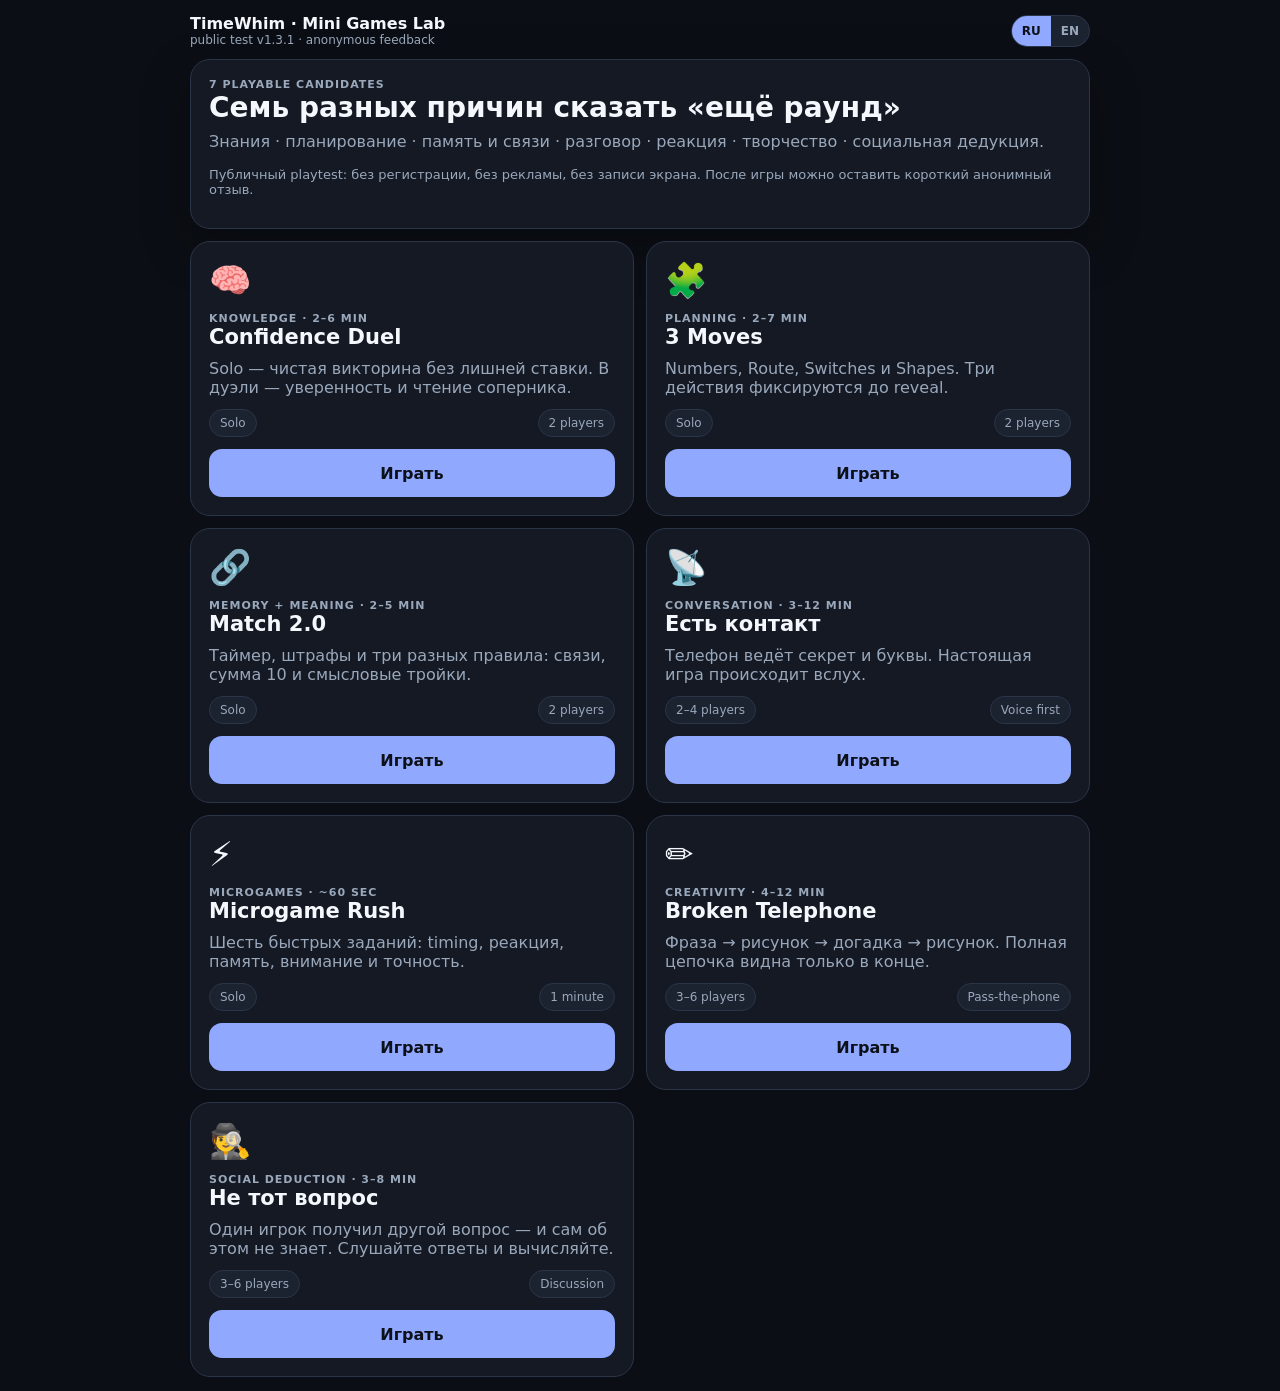
==== lab/index.html @ d2780784 "fix: refresh Contact clue after revealed letter" ====
<!doctype html>
<html lang="ru">
<head>
<meta charset="utf-8">
<meta name="viewport" content="width=device-width, initial-scale=1, viewport-fit=cover">
<title>TimeWhim Mini Games Lab v1.3</title>
<style>
:root{--bg:#0b0e14;--panel:#141924;--card:#1b2230;--card2:#20293a;--line:#2b3548;--text:#f4f7fb;--muted:#9aa8bb;--accent:#91a8ff;--good:#52d590;--bad:#ff7777;--warn:#ffd46f;--shadow:0 18px 50px rgba(0,0,0,.28)}
*{box-sizing:border-box}html,body{margin:0;min-height:100%;background:var(--bg);color:var(--text);font-family:Inter,ui-sans-serif,system-ui,-apple-system,Segoe UI,Roboto,Arial,sans-serif}
body{padding:14px;padding-bottom:max(14px,env(safe-area-inset-bottom))}button,input,textarea{font:inherit}.app{max-width:900px;margin:0 auto}
.topbar{display:flex;justify-content:space-between;align-items:center;gap:12px;margin-bottom:12px}.brand{font-weight:900}.version{color:var(--muted);font-size:12px}.topActions{display:flex;align-items:center;gap:8px}.langSwitch{display:flex;border:1px solid var(--line);border-radius:999px;overflow:hidden;background:var(--card)}.langSwitch a{color:var(--muted);text-decoration:none;padding:8px 10px;font-size:12px;font-weight:900}.langSwitch a.active{background:var(--accent);color:#0c1018}
.panel{background:var(--panel);border:1px solid var(--line);border-radius:20px;padding:18px;margin-bottom:12px;box-shadow:var(--shadow)}
.card{background:var(--card);border:1px solid var(--line);border-radius:17px;padding:15px}h1,h2,h3,p{margin-top:0}h1{font-size:28px;margin-bottom:8px}h2{font-size:21px;margin-bottom:10px}h3{font-size:17px;margin-bottom:8px}
.muted{color:var(--muted)}.small{font-size:13px}.kicker{text-transform:uppercase;letter-spacing:.09em;font-size:11px;color:var(--muted);font-weight:800}.hidden{display:none!important}.center{text-align:center}
.row{display:flex;align-items:center;justify-content:space-between;gap:10px;flex-wrap:wrap}.grid{display:grid;gap:10px}.g2{grid-template-columns:repeat(2,minmax(0,1fr))}.g3{grid-template-columns:repeat(3,minmax(0,1fr))}.g4{grid-template-columns:repeat(4,minmax(0,1fr))}
button{border:1px solid var(--line);background:var(--card);color:var(--text);border-radius:13px;min-height:48px;padding:10px 12px;cursor:pointer;text-align:left}button:hover{border-color:#536383}
button.primary{background:var(--accent);color:#0c1018;border-color:transparent;font-weight:900;text-align:center}button.secondary{text-align:center}button.ghost{background:transparent;text-align:center}button.active{outline:2px solid var(--accent);background:#27324b}button:disabled{opacity:.48;cursor:default}
.badge{display:inline-flex;align-items:center;gap:6px;border:1px solid var(--line);border-radius:999px;padding:6px 10px;background:var(--card);color:var(--muted);font-size:12px}
.gameCards{display:grid;grid-template-columns:repeat(2,minmax(0,1fr));gap:12px}.gameCard{background:var(--panel);border:1px solid var(--line);border-radius:20px;padding:18px;display:flex;flex-direction:column;gap:12px;min-height:250px}.gameCard .icon{font-size:34px}.gameCard p{color:var(--muted);margin-bottom:0}.gameCard button{margin-top:auto}
.score{font-size:19px;font-weight:900}.answer.selected{outline:2px solid var(--accent);background:#27324b}.resultGood{color:var(--good);font-weight:900}.resultBad{color:var(--bad);font-weight:900}.resultWarn{color:var(--warn);font-weight:900}
.big{font-size:30px;font-weight:950;letter-spacing:-.02em}.heroNumber{font-size:52px;font-weight:950;text-align:center;margin:10px 0}.ruleBox{border:1px solid var(--line);background:#11151d;border-radius:14px;padding:13px;margin-top:12px}.readBox{border:1px dashed #536383;background:#111722;border-radius:15px;padding:14px;margin-top:14px}
.progress{height:7px;background:#222938;border-radius:999px;overflow:hidden}.progress>div{height:100%;background:var(--accent);width:0%}.timerBig{font-size:42px;font-weight:950;text-align:center}.input,.textarea{width:100%;border-radius:12px;border:1px solid var(--line);background:var(--card2);color:var(--text);padding:11px 12px}.textarea{min-height:90px;resize:vertical}
.opGrid{display:grid;grid-template-columns:repeat(3,minmax(0,1fr));gap:9px}.op{font-weight:850;text-align:center;font-size:17px}.steps{display:flex;align-items:center;justify-content:center;gap:8px;flex-wrap:wrap;margin:16px 0}.stepBubble{min-width:58px;padding:10px;border:1px solid var(--line);border-radius:12px;text-align:center;background:var(--card)}.arrow{color:var(--muted);font-weight:900}
.routeGrid{display:grid;grid-template-columns:repeat(5,42px);grid-template-rows:repeat(5,42px);gap:4px;justify-content:center;margin:14px 0}.routeCell{border:1px solid var(--line);border-radius:8px;background:var(--card2);display:grid;place-items:center;font-size:20px}.routeCell.start{outline:2px solid var(--accent)}.routeCell.goal{outline:2px solid var(--good)}
.switches{display:flex;justify-content:center;gap:12px;margin:18px 0}.lamp{width:54px;height:54px;border-radius:50%;border:1px solid var(--line);background:#252b36}.lamp.on{background:var(--warn);box-shadow:0 0 18px rgba(255,212,111,.4)}
.shapeGrid{display:grid;grid-template-columns:repeat(2,58px);grid-template-rows:repeat(2,58px);gap:5px;justify-content:center;margin:14px 0}.shapeCell{border:1px solid var(--line);border-radius:9px;background:#252b36}.shapeCell.on{background:var(--accent)}
.matchGrid{display:grid;grid-template-columns:repeat(4,minmax(0,1fr));gap:9px;max-width:620px;margin:16px auto}.matchCard{aspect-ratio:1/1;display:grid;place-items:center;border-radius:16px;border:1px solid var(--line);background:var(--card2);font-size:20px;font-weight:900;cursor:pointer;user-select:none;padding:5px;text-align:center}.matchCard.down{font-size:24px;color:var(--muted)}.matchCard.open{outline:3px solid var(--accent)}.matchCard.matched{outline:3px solid var(--good);opacity:.42;cursor:default}
.microStage{min-height:330px;display:flex;flex-direction:column;align-items:center;justify-content:center;gap:18px}.microTarget{width:84px;height:84px;border-radius:50%;display:grid;place-items:center;background:var(--accent);color:#0b0e14;font-weight:950;user-select:none}.microPad{width:min(100%,520px);height:210px;border:1px solid var(--line);border-radius:18px;background:var(--card2);position:relative;overflow:hidden}.microDot{position:absolute;width:50px;height:50px;border-radius:50%;background:var(--accent);display:grid;place-items:center;color:#0b0e14;font-weight:900;transform:translate(-50%,-50%)}.microMarker{position:absolute;width:10px;height:78px;background:var(--warn);top:calc(50% - 39px)}.centerZone{position:absolute;width:44px;height:100%;left:calc(50% - 22px);top:0;background:rgba(82,213,144,.12);border-left:1px dashed var(--good);border-right:1px dashed var(--good)}
.holdBtn{width:180px;height:180px;border-radius:50%!important;text-align:center!important;font-weight:950!important;font-size:22px!important}.memoryGrid{display:grid;grid-template-columns:repeat(3,72px);gap:8px}.memoryCell{height:72px;border:1px solid var(--line);border-radius:12px;background:var(--card2)}
.canvasWrap{background:#fff;border-radius:16px;overflow:hidden;border:1px solid var(--line);touch-action:none}#btCanvas{display:block;width:100%;height:320px;background:#fff;touch-action:none}.chain{display:grid;gap:10px}.chainItem{background:var(--card);border:1px solid var(--line);border-radius:14px;padding:14px}.chainImage{width:100%;border-radius:12px;background:white}
.promptCard{min-height:170px;display:flex;align-items:center;justify-content:center;text-align:center;font-size:24px;font-weight:900;padding:20px;border:1px solid var(--line);background:var(--card2);border-radius:18px}.voteGrid{display:grid;grid-template-columns:repeat(3,minmax(0,1fr));gap:9px}
.prefix{font-size:54px;font-weight:950;letter-spacing:.08em;text-align:center;margin:12px 0}.secretMask{letter-spacing:.16em;font-size:28px;font-weight:900}.contactWord{font-size:38px;font-weight:950;text-align:center;margin:16px 0}.contactActions{display:grid;grid-template-columns:repeat(2,minmax(0,1fr));gap:9px}.countdown{font-size:48px;font-weight:950;text-align:center}
.statGrid{display:grid;grid-template-columns:repeat(3,minmax(0,1fr));gap:8px}.stat{background:var(--card);border:1px solid var(--line);border-radius:14px;padding:12px;text-align:center}.stat strong{display:block;font-size:22px}
@media(max-width:680px){.gameCards,.g2,.g3,.g4,.statGrid,.contactActions,.voteGrid{grid-template-columns:1fr}.matchGrid{grid-template-columns:repeat(4,minmax(0,1fr))}.opGrid{grid-template-columns:repeat(2,minmax(0,1fr))}.gameCard{min-height:auto}.panel{padding:15px}.heroNumber{font-size:44px}}

.feedbackOverlay{position:fixed;inset:0;z-index:1000;background:rgba(5,8,12,.78);display:grid;place-items:end center;padding:14px;backdrop-filter:blur(8px)}
.feedbackCard{width:min(100%,560px);background:var(--panel);border:1px solid var(--line);border-radius:22px;padding:18px;box-shadow:0 24px 80px rgba(0,0,0,.5)}
.feedbackScale{display:grid;grid-template-columns:repeat(5,minmax(0,1fr));gap:7px;margin:8px 0 14px}.feedbackScale.binary{grid-template-columns:repeat(2,minmax(0,1fr))}
.feedbackScale button{text-align:center;min-height:44px}.feedbackScale button.active{outline:2px solid var(--accent);background:#27324b}
.feedbackPrivacy{font-size:12px;color:var(--muted);line-height:1.4}.feedbackActions{display:grid;grid-template-columns:1fr 1fr;gap:8px;margin-top:12px}
@media(max-width:680px){.feedbackOverlay{place-items:end center}.feedbackCard{border-radius:20px}.feedbackActions{grid-template-columns:1fr}}

</style>
</head>
<body>
<div class="app">
<div class="topbar"><div><div class="brand">TimeWhim · Mini Games Lab</div><div class="version">public test v1.3.1 · anonymous feedback</div></div><div class="topActions"><div class="langSwitch"><a id="langRu" class="active" href="./">RU</a><a id="langEn" href="./en/">EN</a></div><button id="homeBtn" class="secondary hidden" style="width:auto;min-height:40px">← Все игры</button></div></div>

<section id="home">
<div class="panel"><div class="kicker">7 playable candidates</div><h1>Семь разных причин сказать «ещё раунд»</h1><p class="muted">Знания · планирование · память и связи · разговор · реакция · творчество · социальная дедукция.</p><p class="muted small">Публичный playtest: без регистрации, без рекламы, без записи экрана. После игры можно оставить короткий анонимный отзыв.</p></div>
<div class="gameCards">
<article class="gameCard"><div class="icon">🧠</div><div><div class="kicker">Knowledge · 2–6 min</div><h2>Confidence Duel</h2><p>Solo — чистая викторина без лишней ставки. В дуэли — уверенность и чтение соперника.</p></div><div class="row"><span class="badge">Solo</span><span class="badge">2 players</span></div><button class="primary launch" data-game="quiz">Играть</button></article>
<article class="gameCard"><div class="icon">🧩</div><div><div class="kicker">Planning · 2–7 min</div><h2>3 Moves</h2><p>Numbers, Route, Switches и Shapes. Три действия фиксируются до reveal.</p></div><div class="row"><span class="badge">Solo</span><span class="badge">2 players</span></div><button class="primary launch" data-game="moves">Играть</button></article>
<article class="gameCard"><div class="icon">🔗</div><div><div class="kicker">Memory + meaning · 2–5 min</div><h2>Match 2.0</h2><p>Таймер, штрафы и три разных правила: связи, сумма 10 и смысловые тройки.</p></div><div class="row"><span class="badge">Solo</span><span class="badge">2 players</span></div><button class="primary launch" data-game="match">Играть</button></article>
<article class="gameCard"><div class="icon">📡</div><div><div class="kicker">Conversation · 3–12 min</div><h2>Есть контакт</h2><p>Телефон ведёт секрет и буквы. Настоящая игра происходит вслух.</p></div><div class="row"><span class="badge">2–4 players</span><span class="badge">Voice first</span></div><button class="primary launch" data-game="contact">Играть</button></article>
<article class="gameCard"><div class="icon">⚡</div><div><div class="kicker">Microgames · ~60 sec</div><h2>Microgame Rush</h2><p>Шесть быстрых заданий: timing, реакция, память, внимание и точность.</p></div><div class="row"><span class="badge">Solo</span><span class="badge">1 minute</span></div><button class="primary launch" data-game="rush">Играть</button></article>
<article class="gameCard"><div class="icon">✏️</div><div><div class="kicker">Creativity · 4–12 min</div><h2>Broken Telephone</h2><p>Фраза → рисунок → догадка → рисунок. Полная цепочка видна только в конце.</p></div><div class="row"><span class="badge">3–6 players</span><span class="badge">Pass-the-phone</span></div><button class="primary launch" data-game="telephone">Играть</button></article>
<article class="gameCard"><div class="icon">🕵️</div><div><div class="kicker">Social deduction · 3–8 min</div><h2>Не тот вопрос</h2><p>Один игрок получил другой вопрос — и сам об этом не знает. Слушайте ответы и вычисляйте.</p></div><div class="row"><span class="badge">3–6 players</span><span class="badge">Discussion</span></div><button class="primary launch" data-game="wrong">Играть</button></article>
</div></section>

<!-- QUIZ -->
<section id="quiz" class="hidden">
<div id="quizSetup" class="panel"><div class="kicker">Confidence Duel</div><h1>Знаешь сам — и читаешь соперника?</h1><p class="muted">В Solo никаких ставок: ответ → reveal → факт. В Duel добавляются уверенность и прогноз о сопернике.</p>
<h3>Режим</h3><div class="grid g2" id="quizModes"><button data-v="solo" class="active">👤 Solo</button><button data-v="duel">👥 Duel</button></div>
<h3 style="margin-top:16px">Колода</h3><div class="grid g3" id="quizDecks"><button data-v="mix" class="active">🎲 Микс</button><button data-v="school">🏫 Школьная</button><button data-v="general">🌍 Эрудиция</button></div>
<div class="ruleBox muted small">В Duel: Сомневаюсь +1/0 · Уверен +2/−1 · Знаю +3/−2. Точный прогноз о сопернике +1. Финальный вопрос удваивает только ставку за свой ответ.</div><button id="quizStart" class="primary" style="margin-top:14px">Начать 5 вопросов</button></div>
<div id="quizGame" class="hidden"><div class="panel"><div class="row"><div><div id="qProg" class="muted small"></div><span id="qCat" class="badge"></span> <span id="qKind" class="badge"></span></div><div id="qScore" class="score"></div></div></div>
<div id="qFinal" class="panel center hidden"><div class="kicker">Финал</div><strong>Ставка за свой ответ ×2</strong></div>
<div id="qQuestionPanel" class="panel"><div class="row"><span id="qTurn" class="muted"></span><span id="qDiff" class="badge"></span></div><h2 id="qText" style="margin-top:12px"></h2><div id="qAnswers" class="grid g2"></div>
<div id="qConf" class="hidden" style="margin-top:16px"><div class="kicker">Ставка</div><h3>Насколько уверен?</h3><div class="grid g3"><button data-c="low">🤔 Сомневаюсь</button><button data-c="mid">🙂 Уверен</button><button data-c="high">😎 Знаю</button></div></div>
<div id="qPredict" class="readBox hidden"><div class="kicker">Прочитай соперника</div><h3 id="qPredictText"></h3><div class="grid g2"><button data-p="yes">👍 Справится</button><button data-p="no">👀 Ошибётся</button></div></div></div>
<div id="qPass" class="panel center hidden"><div class="big">🔒</div><h2>Ход сохранён</h2><p class="muted">Передай телефон.</p><button id="qPassBtn" class="primary"></button></div>
<div id="qReveal" class="hidden"><div class="panel"><div class="kicker">Reveal</div><div id="qCorrect" class="big"></div><p id="qFact" class="muted"></p></div><div id="qRevealCards" class="grid g2"></div><div class="panel"><button id="qNext" class="primary"></button></div></div></div>
<div id="quizEnd" class="hidden"><div class="panel center"><div class="kicker">Результат</div><h1 id="qWinner"></h1><div id="qFinalScore" class="score"></div></div><div id="qSummary" class="panel"></div><button class="primary replay" data-game="quiz">Ещё раунд</button></div>
</section>

<!-- 3 MOVES -->
<section id="moves" class="hidden">
<div id="movesSetup" class="panel"><div class="kicker">3 Moves</div><h1>Три действия. Потом только смотреть.</h1><p class="muted">В серии перемешаны Numbers, Route, Switches и Shapes.</p><div class="grid g2" id="movesModes"><button data-v="solo" class="active">👤 Solo</button><button data-v="duel">👥 Duel</button></div><button id="movesStart" class="primary" style="margin-top:14px">Начать 5 задач</button></div>
<div id="movesGame" class="hidden"><div class="panel"><div class="row"><div id="mProg" class="muted"></div><div id="mScore" class="score"></div></div></div>
<div id="mPuzzle" class="panel"><div class="row"><span id="mTurn" class="muted"></span><span id="mKind" class="badge"></span></div><p id="mHint" class="muted small" style="margin-top:10px"></p>
<div id="mVisual"></div><div id="mChosen" class="steps"></div><div id="mOps" class="opGrid"></div><div class="grid g2" style="margin-top:12px"><button id="mUndo" class="secondary">↶ Отменить</button><button id="mReset" class="secondary">Сбросить</button></div></div>
<div id="mPass" class="panel center hidden"><div class="big">🔒</div><h2>Путь сохранён</h2><p class="muted">Второй игрок решает ту же задачу.</p><button id="mPassBtn" class="primary"></button></div>
<div id="mReveal" class="hidden"><div class="panel"><div class="kicker">Reveal</div><div id="mSolution"></div><p id="mNote" class="muted"></p></div><div id="mPlayersReveal" class="grid g2"></div><div class="panel"><button id="mNext" class="primary"></button></div></div></div>
<div id="movesEnd" class="hidden"><div class="panel center"><div class="kicker">Серия завершена</div><h1 id="mWinner"></h1><div id="mFinalScore" class="score"></div></div><div id="mSummary" class="panel"></div><button class="primary replay" data-game="moves">Ещё серия</button></div>
</section>

<!-- MATCH -->
<section id="match" class="hidden">
<div id="matchSetup" class="panel"><div class="kicker">Match 2.0</div><h1>Помни поле. Пойми правило. Не промахнись.</h1><p class="muted">Три поля с разной логикой. Промах отнимает 2 секунды.</p><div class="grid g2" id="matchModes"><button data-v="solo" class="active">👤 Solo</button><button data-v="duel">👥 Duel</button></div><button id="matchStart" class="primary" style="margin-top:14px">Начать 3 поля</button></div>
<div id="matchGame" class="hidden"><div class="panel"><div class="row"><div><div id="mtProg" class="muted small"></div><span id="mtTypeBadge" class="badge"></span> <span id="mtTurn" class="badge"></span></div><div><div id="mtScore" class="score"></div><div id="mtTime" class="muted small" style="text-align:right"></div></div></div><div class="progress" style="margin-top:10px"><div id="mtTimerBar"></div></div></div>
<div class="panel center"><div id="mtRule" class="big"></div><p id="mtStatus" class="muted"></p><div id="mtGrid" class="matchGrid"></div></div></div>
<div id="matchEnd" class="hidden"><div class="panel center"><div class="kicker">Финиш</div><h1 id="mtWinner"></h1><div id="mtFinalScore" class="score"></div></div><div id="mtSummary" class="panel"></div><button class="primary replay" data-game="match">Ещё серия</button></div>
</section>

<!-- CONTACT -->
<section id="contact" class="hidden">
<div id="contactSetup" class="panel"><div class="kicker">Есть контакт</div><h1>Телефон ведёт. Вы разговариваете.</h1><p class="muted">Наводчик получает слово, остальные пытаются синхронно его распознать.</p>
<h3>Игроки</h3><div class="grid g3" id="contactPlayers"><button data-v="2" class="active">2</button><button data-v="3">3</button><button data-v="4">4</button></div>
<h3 style="margin-top:16px">Сессия</h3><div class="grid g2" id="contactLength"><button data-v="quick" class="active">⚡ Quick · 1 секрет</button><button data-v="classic">🎙️ Classic · 3 секрета</button></div>
<button id="contactStart" class="primary" style="margin-top:14px">Начать</button></div>
<div id="contactGame" class="hidden"><div class="panel"><div class="row"><div><div id="cProg" class="muted small"></div><span id="cClueBadge" class="badge"></span></div><div id="cScore" class="score"></div></div><div id="cPrefix" class="prefix"></div><div id="cMask" class="secretMask center"></div></div>
<div id="cPrivate" class="panel center"><div class="big">🙈</div><h2 id="cPrivateTitle"></h2><p class="muted">Остальные не смотрят.</p><button id="cShowWord" class="primary">Показать слово</button><div id="cWordBox" class="hidden"><div class="contactWord" id="cCandidate"></div><p class="muted">Объясни слово, не называя его и однокоренные.</p><button id="cHideWord" class="primary">Скрыть и начать подсказку</button></div></div>
<div id="cShared" class="panel hidden"><div class="center"><div class="kicker">Слушайте подсказку</div><h2 id="cSharedTitle"></h2></div><div class="contactActions"><button id="cContactBtn" class="primary">📡 Есть контакт!</button><button id="cNoContact" class="secondary">Никто не понял</button></div><div class="ruleBox"><strong>Думаете, знаете секрет?</strong><div class="row" style="margin-top:8px;align-items:stretch"><input id="cGuessInput" class="input" placeholder="Секретное слово"><button id="cGuessBtn" class="secondary" style="width:auto">Проверить</button></div><div id="cGuessMsg" class="muted small" style="margin-top:8px"></div><button id="cHintBtn" class="ghost" style="margin-top:8px">Открыть букву</button></div></div>
<div id="cCheck" class="panel center hidden"><div class="kicker">Контакт</div><div id="cCount" class="countdown">3</div><h2>На ноль оба называют слово</h2><div id="cCheckResult" class="hidden"><p class="muted">Слово наводчика:</p><div id="cRevealCandidate" class="contactWord"></div><p>Совпало?</p><div class="grid g2"><button id="cYes" class="primary">Да</button><button id="cNo" class="secondary">Нет</button></div></div></div>
<div id="cRoundEnd" class="panel center hidden"><div class="kicker">Секрет раскрыт</div><h1 id="cSecretReveal"></h1><button id="cNext" class="primary"></button></div></div>
<div id="contactEnd" class="hidden"><div class="panel center"><div class="kicker">Серия завершена</div><h1>Контакт установлен</h1><div id="cFinalScore" class="score"></div></div><div id="cSummary" class="panel"></div><button class="primary replay" data-game="contact">Ещё раз</button></div>
</section>

<!-- MICROGAME RUSH -->
<section id="rush" class="hidden">
<div id="rushSetup" class="panel"><div class="kicker">Microgame Rush</div><h1>6 задач. Почти без пауз.</h1><p class="muted">Правило каждой задачи — одна строка. После результата сразу следующая.</p><button id="rushStart" class="primary">Начать Rush</button></div>
<div id="rushGame" class="hidden"><div class="panel"><div class="row"><div id="rProg" class="muted"></div><div id="rScore" class="score"></div></div><div class="progress" style="margin-top:10px"><div id="rProgressBar"></div></div></div><div id="rStage" class="panel microStage"></div></div>
<div id="rushEnd" class="hidden"><div class="panel center"><div class="kicker">60-ish seconds later</div><h1 id="rTitle"></h1><div id="rFinalScore" class="score"></div></div><div id="rSummary" class="panel"></div><button class="primary replay" data-game="rush">Ещё Rush</button></div>
</section>

<!-- BROKEN TELEPHONE -->
<section id="telephone" class="hidden">
<div id="telephoneSetup" class="panel"><div class="kicker">Broken Telephone</div><h1>Не показывай прошлый экран</h1><p class="muted">Фразу видит только первый игрок. Дальше чередуются рисунок и догадка.</p><h3>Игроки</h3><div class="grid g4" id="btPlayers"><button data-v="3" class="active">3</button><button data-v="4">4</button><button data-v="5">5</button><button data-v="6">6</button></div><h3 style="margin-top:16px">Фразы</h3><div class="grid g3" id="btTheme"><button data-v="normal" class="active">🙂 Обычные</button><button data-v="weird">🤪 Странные</button><button data-v="travel">✈️ Путешествия</button></div><button id="btStart" class="primary" style="margin-top:14px">Начать цепочку</button></div>
<div id="btGame" class="hidden"><div class="panel"><div class="row"><div id="btProg" class="muted"></div><span id="btPlayerBadge" class="badge"></span></div></div>
<div id="btPrivate" class="panel center hidden"><div class="big">🙈</div><h2 id="btPrivateTitle"></h2><p class="muted">Остальные отвернулись?</p><button id="btRevealPrivate" class="primary">Показать мне</button></div>
<div id="btDraw" class="panel hidden"><h2 id="btDrawTitle"></h2><p id="btDrawSource" class="muted"></p><div class="canvasWrap"><canvas id="btCanvas" width="760" height="320"></canvas></div><div class="grid g3" style="margin-top:10px"><button id="btUndo" class="secondary">↶ Undo</button><button id="btClear" class="secondary">Очистить</button><button id="btSubmitDraw" class="primary">Готово</button></div></div>
<div id="btGuess" class="panel hidden"><h2 id="btGuessTitle"></h2><p class="muted">Опиши, что изображено. Следующий игрок увидит только твою фразу.</p><img id="btGuessImage" class="chainImage" alt="Предыдущий рисунок"><textarea id="btGuessInput" class="textarea" maxlength="100" placeholder="Например: кот с чемоданом..."></textarea><button id="btSubmitGuess" class="primary" style="margin-top:10px">Готово</button></div>
<div id="btPass" class="panel center hidden"><div class="big">🔒</div><h2>Ход сохранён</h2><p id="btPassText" class="muted"></p><button id="btPassBtn" class="primary"></button></div></div>
<div id="telephoneEnd" class="hidden"><div class="panel"><div class="kicker">Большой reveal</div><h1>Во что превратилась история?</h1><div id="btChain" class="chain"></div></div><button class="primary replay" data-game="telephone">Ещё цепочку</button></div>
</section>

<!-- WRONG QUESTION -->
<section id="wrong" class="hidden">
<div id="wrongSetup" class="panel"><div class="kicker">Не тот вопрос</div><h1>Один вопрос отличается. Но кто его получил?</h1><p class="muted">Каждый читает свой вопрос тайно. Потом все отвечают вслух и обсуждают.</p><h3>Игроки</h3><div class="grid g4" id="wPlayers"><button data-v="3" class="active">3</button><button data-v="4">4</button><button data-v="5">5</button><button data-v="6">6</button></div><button id="wStart" class="primary" style="margin-top:14px">Начать 3 раунда</button></div>
<div id="wrongGame" class="hidden"><div class="panel"><div class="row"><div id="wProg" class="muted"></div><div id="wScore" class="score"></div></div></div>
<div id="wPrivate" class="panel center"><div class="big">🙈</div><h2 id="wPrivateTitle"></h2><p class="muted">Только этот игрок смотрит на экран.</p><button id="wRevealBtn" class="primary">Показать мой вопрос</button><div id="wPromptWrap" class="hidden"><div id="wPrompt" class="promptCard"></div><button id="wHideBtn" class="primary" style="margin-top:12px">Запомнил</button></div></div>
<div id="wDiscuss" class="panel center hidden"><div class="kicker">Теперь вслух</div><h2>Каждый отвечает на свой вопрос</h2><p class="muted">Обсудите ответы. Кто звучит странно?</p><div id="wDiscussTimer" class="timerBig">30</div><button id="wVoteNow" class="primary">Голосовать сейчас</button></div>
<div id="wVote" class="panel hidden"><h2>Кто получил другой вопрос?</h2><div id="wVoteGrid" class="voteGrid"></div></div>
<div id="wReveal" class="panel hidden"><div class="kicker">Reveal</div><h2 id="wRevealTitle"></h2><div class="grid g2"><div class="card"><div class="muted small">Большинство</div><strong id="wMainQ"></strong></div><div class="card"><div class="muted small">Другой вопрос</div><strong id="wOddQ"></strong></div></div><p id="wRevealNote" class="muted" style="margin-top:12px"></p><button id="wNext" class="primary"></button></div></div>
<div id="wrongEnd" class="hidden"><div class="panel center"><div class="kicker">Итог</div><h1 id="wEndTitle"></h1><div id="wEndScore" class="score"></div></div><div id="wSummary" class="panel"></div><button class="primary replay" data-game="wrong">Ещё 3 раунда</button></div>
</section>
</div>


<div id="feedbackModal" class="feedbackOverlay hidden" aria-modal="true" role="dialog">
  <div class="feedbackCard">
    <div class="kicker">Анонимный тест</div>
    <h2 id="feedbackTitle">Как тебе эта игра?</h2>
    <p class="muted small">Три быстрых ответа помогут решить, что оставить в TimeWhim.</p>

    <div class="small"><strong>Насколько всё было понятно?</strong></div>
    <div class="feedbackScale" data-field="clarity">
      <button data-value="1">1</button><button data-value="2">2</button><button data-value="3">3</button><button data-value="4">4</button><button data-value="5">5</button>
    </div>

    <div class="small"><strong>Насколько было интересно?</strong></div>
    <div class="feedbackScale" data-field="interest">
      <button data-value="1">1</button><button data-value="2">2</button><button data-value="3">3</button><button data-value="4">4</button><button data-value="5">5</button>
    </div>

    <div class="small"><strong>Сыграл(а) бы ещё раунд?</strong></div>
    <div class="feedbackScale binary" data-field="replay">
      <button data-value="yes">Да</button><button data-value="no">Нет</button>
    </div>

    <textarea id="feedbackComment" class="textarea" maxlength="600" placeholder="Что раздражало, было непонятно или особенно понравилось? (необязательно)"></textarea>
    <p class="feedbackPrivacy">Без имени и email. IP-адреса в проекте анонимизируются, запись экрана отключена. Не указывайте личные данные в комментарии.</p>
    <div class="feedbackActions">
      <button id="feedbackSkip" class="ghost">Пропустить</button>
      <button id="feedbackSend" class="primary" disabled>Отправить</button>
    </div>
  </div>
</div>

<script>
(()=>{
const $=s=>document.querySelector(s), $$=s=>[...document.querySelectorAll(s)];
const games=['quiz','moves','match','contact','rush','telephone','wrong'];

const PH_TOKEN='phc_pw7bhR56gQyPRYrs42S5xxtvMpn98aEFPqbZvzFeYuGw';
const PH_HOST='https://us.i.posthog.com';
let analyticsGame=null,analyticsStartedAt=0,analyticsCompleted=false,feedbackGame=null;
let feedbackState={clarity:null,interest:null,replay:null};
function anonId(){
  try{
    let id=sessionStorage.getItem('tw_anon_session');
    if(!id){id=(crypto.randomUUID?crypto.randomUUID():'tw_'+Date.now().toString(36)+'_'+Math.random().toString(36).slice(2));sessionStorage.setItem('tw_anon_session',id)}
    return id;
  }catch(e){return 'tw_'+Date.now().toString(36)+'_'+Math.random().toString(36).slice(2)}
}
function attribution(){
  try{
    const key='tw_attribution';
    const saved=sessionStorage.getItem(key);
    if(saved)return JSON.parse(saved);
    const q=new URLSearchParams(location.search);
    const a={
      utm_source:q.get('utm_source')||null,
      utm_medium:q.get('utm_medium')||null,
      utm_campaign:q.get('utm_campaign')||null,
      utm_content:q.get('utm_content')||null,
      utm_term:q.get('utm_term')||null,
      referrer_host:document.referrer?new URL(document.referrer).hostname:null,
      entry_path:location.pathname
    };
    sessionStorage.setItem(key,JSON.stringify(a));
    return a;
  }catch(e){return{}}
}
const TW_ATTR=attribution();
function phCapture(event,properties){
  const body={api_key:PH_TOKEN,event:event,properties:Object.assign({distinct_id:anonId(),'$process_person_profile':false,prototype_version:'1.3.1-feedback'},TW_ATTR,properties||{})};
  try{return fetch(PH_HOST+'/i/v0/e/',{method:'POST',headers:{'Content-Type':'application/json'},body:JSON.stringify(body),keepalive:true,credentials:'omit'}).catch(()=>{})}catch(e){}
}
function analyticsStart(game,props){
  analyticsGame=game;analyticsStartedAt=Date.now();analyticsCompleted=false;
  phCapture('game_started',Object.assign({game:game},props||{}));
}
function analyticsComplete(game,props){
  if(analyticsGame===game&&analyticsCompleted)return;
  analyticsGame=game;analyticsCompleted=true;
  const duration=analyticsStartedAt?Math.round((Date.now()-analyticsStartedAt)/1000):null;
  phCapture('game_completed',Object.assign({game:game,duration_sec:duration},props||{}));
  later(()=>openFeedback(game),450);
}
function analyticsAbandon(reason){
  if(!analyticsGame||analyticsCompleted)return;
  const duration=analyticsStartedAt?Math.round((Date.now()-analyticsStartedAt)/1000):null;
  phCapture('game_abandoned',{game:analyticsGame,duration_sec:duration,reason:reason||'unknown'});
  analyticsGame=null;analyticsStartedAt=0;analyticsCompleted=false;
}
function scrubComment(v){
  return (v||'').trim().slice(0,600)
    .replace(/[A-Z0-9._%+-]+@[A-Z0-9.-]+\.[A-Z]{2,}/gi,'[email removed]')
    .replace(/\+?\d[\d\s().-]{7,}\d/g,'[phone removed]');
}
function openFeedback(game){
  feedbackGame=game;feedbackState={clarity:null,interest:null,replay:null};
  document.querySelectorAll('.feedbackScale button').forEach(b=>b.classList.remove('active'));
  $('#feedbackComment').value='';
  $('#feedbackSend').disabled=true;
  $('#feedbackTitle').textContent='Как тебе «'+({quiz:'Confidence Duel',moves:'3 Moves',match:'Match 2.0',contact:'Есть контакт',rush:'Microgame Rush',telephone:'Broken Telephone',wrong:'Не тот вопрос'}[game]||game)+'»?';
  $('#feedbackModal').classList.remove('hidden');
}
function closeFeedback(){$('#feedbackModal').classList.add('hidden');feedbackGame=null}
document.querySelectorAll('.feedbackScale button').forEach(b=>b.onclick=()=>{
  const box=b.closest('.feedbackScale'),field=box.dataset.field;
  feedbackState[field]=b.dataset.value;
  box.querySelectorAll('button').forEach(x=>x.classList.toggle('active',x===b));
  $('#feedbackSend').disabled=!(feedbackState.clarity&&feedbackState.interest&&feedbackState.replay);
});
$('#feedbackSkip').onclick=()=>{if(feedbackGame)phCapture('feedback_skipped',{game:feedbackGame});closeFeedback()};
$('#feedbackSend').onclick=()=>{
  if(!feedbackGame)return;
  const comment=scrubComment($('#feedbackComment').value);
  phCapture('feedback_submitted',{game:feedbackGame,clarity:Number(feedbackState.clarity),interest:Number(feedbackState.interest),would_replay:feedbackState.replay==='yes',comment:comment,comment_length:comment.length});
  $('#feedbackSend').textContent='Спасибо ✓';$('#feedbackSend').disabled=true;
  later(()=>{closeFeedback();$('#feedbackSend').textContent='Отправить'},600);
};
try{
  const qs=location.search||'';
  $('#langEn').href='./en/'+qs;
  $('#langRu').href='./'+qs;
}catch(e){}
phCapture('lab_loaded',{language:'ru'});
window.addEventListener('pagehide',()=>analyticsAbandon('pagehide'));

const timers=new Set(), intervals=new Set();
function later(fn,ms){const id=setTimeout(()=>{timers.delete(id);fn()},ms);timers.add(id);return id}
function every(fn,ms){const id=setInterval(fn,ms);intervals.add(id);return id}
function clearSchedules(){timers.forEach(clearTimeout);intervals.forEach(clearInterval);timers.clear();intervals.clear()}
function shuffle(arr){const a=[...arr];for(let i=a.length-1;i>0;i--){const j=Math.floor(Math.random()*(i+1));[a[i],a[j]]=[a[j],a[i]]}return a}
function selectButtons(container,value){container.querySelectorAll('button').forEach(b=>b.classList.toggle('active',b.dataset.v===String(value)))}
function showGame(id){phCapture('game_opened',{game:id});clearSchedules();$('#home').classList.add('hidden');games.forEach(g=>$('#'+g).classList.add('hidden'));$('#'+id).classList.remove('hidden');$('#homeBtn').classList.remove('hidden');window.scrollTo(0,0)}
function home(){analyticsAbandon('home');closeFeedback();clearSchedules();games.forEach(g=>$('#'+g).classList.add('hidden'));$('#home').classList.remove('hidden');$('#homeBtn').classList.add('hidden');window.scrollTo(0,0)}
$$('.launch').forEach(b=>b.onclick=()=>showGame(b.dataset.game));$('#homeBtn').onclick=home;$('.replay').forEach(b=>b.onclick=()=>{phCapture('replay_clicked',{game:b.dataset.game});closeFeedback();resetToSetup(b.dataset.game)});
function resetToSetup(g){clearSchedules();const sec=$('#'+g);[...sec.children].forEach(x=>x.classList.add('hidden'));const setup=sec.querySelector('[id$="Setup"]');if(setup)setup.classList.remove('hidden');window.scrollTo(0,0)}

/* QUIZ */
const quizBank=[
{deck:'school',cat:'Математика',kind:'Вычисление',d:1,q:'Чему равно 0,1 × 0,1?',a:['0,01','0,1','1','0,001'],c:0,f:'Одна десятая от одной десятой — одна сотая: 0,01.'},
{deck:'school',cat:'Математика',kind:'Сравнение',d:2,q:'Что больше?',a:['2¹⁰','10³','Они равны','Нельзя сравнить'],c:0,f:'2¹⁰ = 1024, а 10³ = 1000.'},
{deck:'school',cat:'Математика',kind:'Ловушка',d:3,q:'Число увеличили на 20%, затем уменьшили на 20%. Результат…',a:['Равен исходному','На 4% меньше','На 4% больше','На 8% меньше'],c:1,f:'1,2 × 0,8 = 0,96: результат на 4% меньше.'},
{deck:'school',cat:'Физика',kind:'Что сохраняется?',d:1,q:'Что не изменится, если человека перенести с Земли на Луну?',a:['Вес','Масса','Сила тяжести','Ускорение падения'],c:1,f:'Масса сохраняется, а вес меняется.'},
{deck:'school',cat:'Физика',kind:'Парадокс',d:2,q:'Тело движется по окружности с постоянной по модулю скоростью. Есть ускорение?',a:['Нет','Да','Только при разгоне','Только при трении'],c:1,f:'Да: меняется направление вектора скорости.'},
{deck:'school',cat:'Физика',kind:'Prediction',d:3,q:'Два шара одинаковой формы падают в вакууме: железный и деревянный. Кто быстрее?',a:['Железный','Деревянный','Одновременно','Зависит от массы'],c:2,f:'В вакууме сопротивления воздуха нет, ускорение свободного падения одинаково.'},
{deck:'school',cat:'Химия',kind:'Факт',d:1,q:'Что определяет атомный номер элемента?',a:['Число протонов','Число нейтронов','Число оболочек','Атомную массу'],c:0,f:'Атомный номер равен числу протонов.'},
{deck:'school',cat:'Химия',kind:'Связь',d:2,q:'Чем изотопы одного элемента отличаются?',a:['Протонами','Нейтронами','Символом','Зарядом ядра'],c:1,f:'У изотопов одинаковое число протонов и разное число нейтронов.'},
{deck:'school',cat:'Биология',kind:'Факт',d:1,q:'Какой орган крупнейший у человека?',a:['Печень','Кожа','Лёгкие','Кишечник'],c:1,f:'Кожа обычно считается крупнейшим органом человеческого тела.'},
{deck:'school',cat:'География',kind:'Карта в голове',d:2,q:'Какой материк пересекают и экватор, и нулевой меридиан?',a:['Азия','Африка','Южная Америка','Европа'],c:1,f:'Обе линии проходят через Африку.'},
{deck:'school',cat:'География',kind:'Определение',d:3,q:'Какая пустыня крупнейшая на Земле?',a:['Сахара','Антарктическая','Гоби','Аравийская'],c:1,f:'Антарктида — крупнейшая пустыня по площади: пустыню определяет малое количество осадков.'},
{deck:'general',cat:'История',kind:'Что ближе?',d:2,q:'К чему Клеопатра жила ближе по времени?',a:['Пирамида Хеопса','Высадка на Луну','Примерно одинаково','Нельзя сравнить'],c:1,f:'Клеопатра жила ближе к 1969 году, чем к строительству Великой пирамиды.'},
{deck:'general',cat:'Города',kind:'Карта в голове',d:3,q:'Какой город расположен севернее?',a:['Рим','Нью-Йорк','Мадрид','Пекин'],c:0,f:'Рим примерно на 41,9° с. ш., Нью-Йорк — на 40,7°.'},
{deck:'general',cat:'Природа',kind:'Неожиданный факт',d:2,q:'Какое животное имеет три сердца?',a:['Осьминог','Дельфин','Пингвин','Морская черепаха'],c:0,f:'У осьминога три сердца: два жаберных и одно системное.'},
{deck:'general',cat:'Технологии',kind:'Что раньше?',d:2,q:'Что появилось раньше?',a:['Электронная почта','Всемирная паутина','SMS','Компакт-диск'],c:0,f:'Первые системы электронной почты появились раньше WWW, SMS и массовых CD.'},
{deck:'general',cat:'Человек',kind:'Оценка',d:1,q:'Сколько кислорода примерно во вдыхаемом воздухе?',a:['10%','21%','35%','50%'],c:1,f:'В сухом атмосферном воздухе около 21% кислорода.'},
{deck:'general',cat:'Еда',kind:'Категория',d:3,q:'Что ботанически является ягодой?',a:['Клубника','Банан','Вишня','Малина'],c:1,f:'В ботаническом смысле банан — ягода.'},
{deck:'general',cat:'Мир',kind:'Факт',d:1,q:'Какой океан крупнейший?',a:['Атлантический','Индийский','Тихий','Северный Ледовитый'],c:2,f:'Тихий океан — крупнейший по площади.'},
{deck:'general',cat:'Время',kind:'Быстрая оценка',d:2,q:'Сколько минут в двух с половиной часах?',a:['120','130','150','180'],c:2,f:'2,5 × 60 = 150 минут.'}
];
let qMode='solo',qDeck='mix',qList=[],qI=0,qTurnI=0,qPick=null,qRound={},qScores={A:0,B:0},qHistory=[];
const qMeta={low:{name:'Сомневаюсь',ok:1,bad:0},mid:{name:'Уверен',ok:2,bad:-1},high:{name:'Знаю',ok:3,bad:-2}};
$('#quizModes').querySelectorAll('button').forEach(b=>b.onclick=()=>{qMode=b.dataset.v;selectButtons($('#quizModes'),qMode)});
$('#quizDecks').querySelectorAll('button').forEach(b=>b.onclick=()=>{qDeck=b.dataset.v;selectButtons($('#quizDecks'),qDeck)});
function qPlayers(){if(qMode==='solo')return['A'];const first=qI%2===0?'A':'B';return first==='A'?['A','B']:['B','A']}
function qChoose(){const pool=quizBank.filter(x=>qDeck==='mix'||x.deck===qDeck),out=[];[1,2,2,3,3].forEach(d=>{let c=pool.filter(x=>x.d===d&&!out.includes(x));if(!c.length)c=pool.filter(x=>!out.includes(x));out.push(shuffle(c)[0])});return out}
function qRender(){const q=qList[qI],ps=qPlayers(),p=ps[qTurnI];qPick=null;$('#qProg').textContent=`Вопрос ${qI+1} из 5`;$('#qCat').textContent=q.cat;$('#qKind').textContent=q.kind;$('#qDiff').textContent=q.d===1?'Разогрев':q.d===2?'Коварный':'Ловушка';$('#qTurn').textContent=qMode==='solo'?'Твой ход':'Игрок '+p;$('#qText').textContent=q.q;$('#qScore').textContent=qMode==='solo'?`Верно: ${qScores.A}`:`A ${qScores.A} : ${qScores.B} B`;$('#qFinal').classList.toggle('hidden',qI!==4);$('#qConf').classList.add('hidden');$('#qPredict').classList.add('hidden');$('#qPass').classList.add('hidden');$('#qReveal').classList.add('hidden');$('#qQuestionPanel').classList.remove('hidden');const box=$('#qAnswers');box.innerHTML='';q.a.forEach((txt,i)=>{const b=document.createElement('button');b.className='answer';b.textContent=txt;b.onclick=()=>{qPick=i;[...box.children].forEach((x,j)=>x.classList.toggle('selected',j===i));if(qMode==='solo'){qRound.A={a:i,c:null,pred:null};qReveal()}else $('#qConf').classList.remove('hidden')};box.appendChild(b)})}
$('#qConf').querySelectorAll('button').forEach(b=>b.onclick=()=>{if(qPick===null)return;const ps=qPlayers(),p=ps[qTurnI];qRound[p]={a:qPick,c:b.dataset.c,pred:null};$('#qConf').classList.add('hidden');$('#qPredict').classList.remove('hidden');$('#qPredictText').textContent=qTurnI===0?'Как думаешь, соперник справится?':'Как думаешь, первый игрок ответил правильно?'});
$('#qPredict').querySelectorAll('button').forEach(b=>b.onclick=()=>{const ps=qPlayers(),p=ps[qTurnI];qRound[p].pred=b.dataset.p==='yes';if(qTurnI===0){$('#qQuestionPanel').classList.add('hidden');$('#qPass').classList.remove('hidden');$('#qPassBtn').textContent=`Игрок ${ps[1]} готов`}else qReveal()});
$('#qPassBtn').onclick=()=>{qTurnI=1;qRender()};
function qReveal(){const q=qList[qI];$('#qQuestionPanel').classList.add('hidden');$('#qPass').classList.add('hidden');$('#qReveal').classList.remove('hidden');$('#qCorrect').textContent=q.a[q.c];$('#qFact').textContent=q.f;const ps=qPlayers(),box=$('#qRevealCards');box.innerHTML='';
 if(qMode==='solo'){const r=qRound.A,right=r.a===q.c;if(right)qScores.A++;qHistory.push({p:'A',right});const d=document.createElement('div');d.className='card';d.innerHTML=`<strong>Твой ответ</strong><p style="margin:8px 0">${q.a[r.a]}</p><div class="${right?'resultGood':'resultBad'}">${right?'Верно +1':'Ошибка'}</div>`;box.appendChild(d)}
 else{const rights={};ps.forEach(p=>rights[p]=qRound[p].a===q.c);const mult=qI===4?2:1;ps.forEach(p=>{const r=qRound[p],m=qMeta[r.c],base=(rights[p]?m.ok:m.bad)*mult,other=p==='A'?'B':'A',readOK=r.pred===rights[other],bonus=readOK?1:0;qScores[p]+=base+bonus;qHistory.push({p,right:rights[p],conf:r.c,readOK});const d=document.createElement('div');d.className='card';d.innerHTML=`<strong>Игрок ${p}</strong><p style="margin:8px 0">${q.a[r.a]}</p><div class="${rights[p]?'resultGood':'resultBad'}">${rights[p]?'Верно':'Ошибка'} · ${base>=0?'+':''}${base}</div><div class="${readOK?'resultGood':'muted'}" style="margin-top:8px">Чтение соперника: ${readOK?'точно +1':'мимо'}</div>`;box.appendChild(d)})}
 $('#qScore').textContent=qMode==='solo'?`Верно: ${qScores.A}`:`A ${qScores.A} : ${qScores.B} B`;$('#qNext').textContent=qI===4?'Итог':'Следующий вопрос'}
$('#qNext').onclick=()=>{if(qI===4)return qFinish();qI++;qTurnI=0;qRound={};qRender()};
function qFinish(){analyticsComplete('quiz',{mode:qMode,score_a:qScores.A,score_b:qMode==='duel'?qScores.B:null});$('#quizGame').classList.add('hidden');$('#quizEnd').classList.remove('hidden');if(qMode==='solo'){$('#qWinner').textContent='Раунд завершён';$('#qFinalScore').textContent=`${qScores.A}/5 правильных`;$('#qSummary').innerHTML='<h2>Solo без лишнего слоя</h2><p>После выбора сразу идёт правильный ответ и короткий факт — без плашек уверенности.</p>'}else{const reads=qHistory.filter(x=>x.readOK).length;$('#qWinner').textContent=qScores.A===qScores.B?'Ничья':qScores.A>qScores.B?'Победа A':'Победа B';$('#qFinalScore').textContent=`A ${qScores.A} : ${qScores.B} B`;$('#qSummary').innerHTML=`<h2>Знание + чтение</h2><p>Точных прогнозов о сопернике: <strong>${reads}/10</strong>.</p>`}}
$('#quizStart').onclick=()=>{analyticsStart('quiz',{mode:qMode,deck:qDeck});qList=qChoose();qI=0;qTurnI=0;qScores={A:0,B:0};qHistory=[];qRound={};$('#quizSetup').classList.add('hidden');$('#quizEnd').classList.add('hidden');$('#quizGame').classList.remove('hidden');qRender()};

/* 3 MOVES */
function rotateCW(a){return[a[2],a[0],a[3],a[1]]}function flipH(a){return[a[1],a[0],a[3],a[2]]}function invert(a){return a.map(x=>x?0:1)}
const movePuzzles=[
{kind:'Numbers',hint:'Получить цель ровно тремя разными операциями.',start:14,goal:61,ops:['+7','×3','−2','↔','+10','×2'],sol:['+7','×3','−2']},
{kind:'Numbers',hint:'↔ переворачивает цифры.',start:27,goal:40,ops:['↔','+8','÷2','+5','×2','−3'],sol:['↔','+8','÷2']},
{kind:'Route',hint:'Точка должна оказаться на зелёной клетке.',start:{x:0,y:2},goal:{x:4,y:1},ops:['→2','↑1','→2','↓1','←1','↗1'],sol:['→2','↑1','→2']},
{kind:'Switches',hint:'Каждая плитка переключает свой набор ламп.',start:0,goal:5,ops:['A','B','C','D','E'],masks:{A:12,B:3,C:10,D:6,E:9},sol:['A','B','C']},
{kind:'Shapes',hint:'Преобразуй рисунок в цель.',start:[1,0,0,0],goal:[0,1,1,1],ops:['↻','⇆','INV','↺','⇵'],sol:['↻','⇆','INV']}
];
let mMode='solo',mList=[],mI=0,mTurnI=0,mChosen=[],mRound={},mScores={A:0,B:0};
$('#movesModes').querySelectorAll('button').forEach(b=>b.onclick=()=>{mMode=b.dataset.v;selectButtons($('#movesModes'),mMode)});
function mPlayers(){if(mMode==='solo')return['A'];const first=mI%2===0?'A':'B';return first==='A'?['A','B']:['B','A']}
function applyNum(n,op){if(op==='↔')return Number(String(n).split('').reverse().join(''));if(op[0]==='+')return n+Number(op.slice(1));if(op[0]==='−')return n-Number(op.slice(1));if(op[0]==='×')return n*Number(op.slice(1));if(op[0]==='÷')return n/Number(op.slice(1));return n}
function applyMove(state,op,pz){if(pz.kind==='Numbers')return applyNum(state,op);if(pz.kind==='Route'){let s={...state};if(op==='→2')s.x+=2;if(op==='↑1')s.y-=1;if(op==='↓1')s.y+=1;if(op==='←1')s.x-=1;if(op==='↗1'){s.x+=1;s.y-=1}return s}if(pz.kind==='Switches')return state^pz.masks[op];if(pz.kind==='Shapes'){if(op==='↻')return rotateCW(state);if(op==='↺')return rotateCW(rotateCW(rotateCW(state)));if(op==='⇆')return flipH(state);if(op==='⇵')return [state[2],state[3],state[0],state[1]];if(op==='INV')return invert(state)}return state}
function sameState(a,b){return typeof a==='number'?Math.abs(a-b)<1e-9:Array.isArray(a)?a.join(',')===b.join(','):a.x===b.x&&a.y===b.y}
function evalSeq(seq,pz){let s=JSON.parse(JSON.stringify(pz.start)),states=[JSON.parse(JSON.stringify(s))];seq.forEach(op=>{s=applyMove(s,op,pz);states.push(JSON.parse(JSON.stringify(s)))});return{ok:sameState(s,pz.goal),states,end:s}}
function renderRoute(state,goal){let h='<div class="routeGrid">';for(let y=0;y<5;y++)for(let x=0;x<5;x++){let cls='routeCell',txt='';if(x===goal.x&&y===goal.y){cls+=' goal';txt='◎'}if(x===state.x&&y===state.y){cls+=' start';txt='●'}h+=`<div class="${cls}">${txt}</div>`}return h+'</div>'}
function renderLamps(mask){let h='<div class="switches">';for(let i=3;i>=0;i--)h+=`<div class="lamp ${mask&(1<<i)?'on':''}"></div>`;return h+'</div>'}
function renderShape(arr){return'<div class="shapeGrid">'+arr.map(x=>`<div class="shapeCell ${x?'on':''}"></div>`).join('')+'</div>'}
function renderState(state,pz){if(pz.kind==='Numbers')return`<div class="heroNumber">${Number.isInteger(state)?state:Number(state).toFixed(2)}</div>`;if(pz.kind==='Route')return renderRoute(state,pz.goal);if(pz.kind==='Switches')return renderLamps(state);if(pz.kind==='Shapes')return renderShape(state);return''}
function mRender(){const pz=mList[mI],ps=mPlayers(),p=ps[mTurnI];mChosen=[];$('#mProg').textContent=`Задача ${mI+1} из 5`;$('#mScore').textContent=mMode==='solo'?`Решено: ${mScores.A}`:`A ${mScores.A} : ${mScores.B} B`;$('#mTurn').textContent=mMode==='solo'?'Твои три хода':'Игрок '+p;$('#mKind').textContent=pz.kind;$('#mHint').textContent=pz.hint;$('#mPass').classList.add('hidden');$('#mReveal').classList.add('hidden');$('#mPuzzle').classList.remove('hidden');mDrawVisual();mDrawChosen();mDrawOps()}
function mDrawVisual(){const pz=mList[mI];let html='<div class="grid g2"><div class="card center"><div class="kicker">Старт</div>'+renderState(pz.start,pz)+'</div><div class="card center"><div class="kicker">Цель</div>'+renderState(pz.goal,pz)+'</div></div>';$('#mVisual').innerHTML=html}
function mDrawChosen(){const pz=mList[mI],box=$('#mChosen');box.innerHTML='';let s=JSON.parse(JSON.stringify(pz.start));const first=document.createElement('div');first.className='stepBubble';first.textContent='START';box.appendChild(first);mChosen.forEach(op=>{const a=document.createElement('span');a.className='arrow';a.textContent='→';box.appendChild(a);s=applyMove(s,op,pz);const b=document.createElement('div');b.className='stepBubble';b.textContent=op;box.appendChild(b)})}
function mDrawOps(){const pz=mList[mI],box=$('#mOps');box.innerHTML='';pz.ops.forEach(op=>{const b=document.createElement('button');b.className='op';b.textContent=op;b.disabled=mChosen.length>=3||mChosen.includes(op);b.onclick=()=>{if(mChosen.length>=3)return;mChosen.push(op);mDrawChosen();mDrawOps();if(mChosen.length===3)later(mSubmit,220)};box.appendChild(b)})}
$('#mUndo').onclick=()=>{if(mChosen.length){mChosen.pop();mDrawChosen();mDrawOps()}};$('#mReset').onclick=()=>{mChosen=[];mDrawChosen();mDrawOps()};
function mSubmit(){const ps=mPlayers(),p=ps[mTurnI];mRound[p]=[...mChosen];if(mMode==='duel'&&mTurnI===0){$('#mPuzzle').classList.add('hidden');$('#mPass').classList.remove('hidden');$('#mPassBtn').textContent=`Игрок ${ps[1]} готов`}else mReveal()}
$('#mPassBtn').onclick=()=>{mTurnI=1;mRender()};
function mReveal(){const pz=mList[mI];$('#mPuzzle').classList.add('hidden');$('#mPass').classList.add('hidden');$('#mReveal').classList.remove('hidden');const sol=evalSeq(pz.sol,pz);$('#mSolution').innerHTML=`<div class="center">${renderState(sol.end,pz)}<div class="steps">${pz.sol.map((x,i)=>`${i?'→':''}<span class="stepBubble">${x}</span>`).join('')}</div></div>`;$('#mNote').textContent='Один корректный путь. Главное — все три действия были зафиксированы до исполнения.';const box=$('#mPlayersReveal');box.innerHTML='';mPlayers().forEach(p=>{const ev=evalSeq(mRound[p],pz);if(ev.ok)mScores[p]++;const d=document.createElement('div');d.className='card';d.innerHTML=`<strong>${mMode==='solo'?'Твой путь':'Игрок '+p}</strong><p>${mRound[p].join(' → ')}</p><div class="${ev.ok?'resultGood':'resultBad'}">${ev.ok?'Цель достигнута':'Не сработало'}</div>`;box.appendChild(d)});$('#mScore').textContent=mMode==='solo'?`Решено: ${mScores.A}`:`A ${mScores.A} : ${mScores.B} B`;$('#mNext').textContent=mI===4?'Итог':'Следующая задача'}
$('#mNext').onclick=()=>{if(mI===4)return mFinish();mI++;mTurnI=0;mRound={};mRender()};
function mFinish(){analyticsComplete('moves',{mode:mMode,score_a:mScores.A,score_b:mMode==='duel'?mScores.B:null});$('#movesGame').classList.add('hidden');$('#movesEnd').classList.remove('hidden');$('#mWinner').textContent=mMode==='solo'?'Серия завершена':mScores.A===mScores.B?'Ничья':mScores.A>mScores.B?'Победа A':'Победа B';$('#mFinalScore').textContent=mMode==='solo'?`${mScores.A}/5 задач`:`A ${mScores.A} : ${mScores.B} B`;$('#mSummary').innerHTML='<h2>Одна механика — четыре мира</h2><p>Числа, маршрут, лампы и формы используют один и тот же цикл: план → фиксация → reveal.</p>'}
$('#movesStart').onclick=()=>{analyticsStart('moves',{mode:mMode});mList=shuffle(movePuzzles);mI=0;mTurnI=0;mScores={A:0,B:0};mRound={};$('#movesSetup').classList.add('hidden');$('#movesEnd').classList.add('hidden');$('#movesGame').classList.remove('hidden');mRender()};

/* MATCH 2.0 */
const connGroups=[['Hg','Ртуть'],['Na','Натрий'],['🇯🇵','¥'],['🇰🇷','₩'],['π','3,14'],['H₂O','Вода'],['🐝','Мёд'],['🔑','Замок'],['DNA','Гены'],['°C','Цельсий']];
const triGroups=[['🇯🇵','Токио','¥'],['🇰🇷','Сеул','₩'],['🔥','Дым','Тепло'],['🐝','Мёд','Улей'],['🌧️','☂️','Лужа']];
let mtMode='solo',mtRound=0,mtDeck=[],mtOpen=[],mtMatched=new Set(),mtLock=true,mtPlayer='A',mtScores={A:0,B:0},mtTimeLeft=0,mtTimerId=null,mtConfig=null,mtAttempts=0;
$('#matchModes').querySelectorAll('button').forEach(b=>b.onclick=()=>{mtMode=b.dataset.v;selectButtons($('#matchModes'),mtMode)});
function mtConfigForRound(){if(mtRound===0){const groups=shuffle(connGroups).slice(0,8);return{type:'connection',label:'Связи',rule:'Найди связанные пары',need:2,preview:2.5,time:35,entries:shuffle(groups.flatMap((g,i)=>g.map(face=>({face,g:'c'+i,label:g.join(' ↔ ')})))),goal:16}}
 if(mtRound===1){const pairs=[[1,9],[2,8],[3,7],[4,6],[0,10],[5,5]];const groups=shuffle(pairs).slice(0,6);let entries=[];groups.forEach((g,i)=>{entries.push({face:String(g[0]),g:'n'+i,label:g.join(' + ')+' = 10'});entries.push({face:String(g[1]),g:'n'+i,label:g.join(' + ')+' = 10'})});return{type:'sum10',label:'Сумма',rule:'Пара должна дать 10',need:2,preview:2,time:28,entries:shuffle(entries),goal:12}}
 const groups=shuffle(triGroups).slice(0,4);return{type:'triple',label:'Тройки',rule:'Собери смысловую тройку',need:3,preview:3,time:40,entries:shuffle(groups.flatMap((g,i)=>g.map(face=>({face,g:'t'+i,label:g.join(' · ')})))),goal:12}}
function mtHead(){$('#mtProg').textContent=`Поле ${mtRound+1} из 3`;$('#mtTypeBadge').textContent=mtConfig.label;$('#mtTurn').textContent=mtMode==='solo'?'Solo':`Ход ${mtPlayer}`;$('#mtScore').textContent=mtMode==='solo'?`Связи: ${mtScores.A}`:`A ${mtScores.A} : ${mtScores.B} B`;$('#mtTime').textContent=`${Math.ceil(mtTimeLeft)} сек`;$('#mtTimerBar').style.width=Math.max(0,mtTimeLeft/mtConfig.time*100)+'%'}
function mtRender(preview=false){const box=$('#mtGrid');box.innerHTML='';mtDeck.forEach((card,i)=>{const b=document.createElement('button');b.className='matchCard';const open=preview||mtOpen.includes(i)||mtMatched.has(i);b.textContent=open?card.face:'?';if(!open)b.classList.add('down');if(mtOpen.includes(i))b.classList.add('open');if(mtMatched.has(i))b.classList.add('matched');b.disabled=mtLock||mtMatched.has(i)||mtOpen.includes(i);b.onclick=()=>mtFlip(i);box.appendChild(b)})}
function mtMakeBoard(){clearSchedules();mtConfig=mtConfigForRound();mtDeck=mtConfig.entries;mtOpen=[];mtMatched=new Set();mtLock=true;mtPlayer='A';mtTimeLeft=mtConfig.time;$('#mtRule').textContent=mtConfig.rule;$('#mtStatus').textContent=`Смотри ${mtConfig.preview} сек. Потом поле закроется.`;mtHead();mtRender(true);later(()=>{mtLock=false;$('#mtStatus').textContent='Промах = −2 секунды.';mtRender(false);mtTimerId=every(()=>{mtTimeLeft-=0.1;mtHead();if(mtTimeLeft<=0){clearInterval(mtTimerId);intervals.delete(mtTimerId);mtBoardDone(true)}},100)},mtConfig.preview*1000)}
function mtFlip(i){if(mtLock)return;mtOpen.push(i);mtRender(false);if(mtOpen.length<mtConfig.need)return;mtLock=true;mtAttempts++;const cards=mtOpen.map(x=>mtDeck[x]),ok=cards.every(x=>x.g===cards[0].g);
 if(ok){later(()=>{mtOpen.forEach(x=>mtMatched.add(x));mtScores[mtPlayer]++;$('#mtStatus').textContent='✓ '+cards[0].label;mtOpen=[];mtLock=false;mtHead();mtRender(false);if(mtMatched.size===mtConfig.goal)later(()=>mtBoardDone(false),450)},350)}
 else{mtTimeLeft=Math.max(0,mtTimeLeft-2);$('#mtStatus').textContent='Промах: −2 сек';later(()=>{mtOpen=[];if(mtMode==='duel')mtPlayer=mtPlayer==='A'?'B':'A';mtLock=false;mtHead();mtRender(false)},650)}
}
function mtBoardDone(timeout){clearSchedules();if(mtRound<2){mtRound++;$('#mtStatus').textContent=timeout?'Время. Следующее правило…':'Поле очищено. Следующее правило…';later(mtMakeBoard,650)}else mtFinish()}
function mtFinish(){analyticsComplete('match',{mode:mtMode,score_a:mtScores.A,score_b:mtMode==='duel'?mtScores.B:null,attempts:mtAttempts});$('#matchGame').classList.add('hidden');$('#matchEnd').classList.remove('hidden');$('#mtWinner').textContent=mtMode==='solo'?'Серия завершена':mtScores.A===mtScores.B?'Ничья':mtScores.A>mtScores.B?'Победа A':'Победа B';$('#mtFinalScore').textContent=mtMode==='solo'?`${mtScores.A} групп · ${mtAttempts} попыток`:`A ${mtScores.A} : ${mtScores.B} B`;$('#mtSummary').innerHTML='<h2>Теперь поле меняет способ мышления</h2><p>Сначала знания и память, потом числовое правило, затем тройки. Ошибка сразу чувствуется потерей времени.</p>'}
$('#matchStart').onclick=()=>{analyticsStart('match',{mode:mtMode});mtRound=0;mtScores={A:0,B:0};mtAttempts=0;$('#matchSetup').classList.add('hidden');$('#matchEnd').classList.add('hidden');$('#matchGame').classList.remove('hidden');mtMakeBoard()};

/* CONTACT */
const contactSecrets=['САМОЛЁТ','ПАРОВОЗ','КАРАМЕЛЬ','КАПУСТА','ПЛАНЕТА','ТЕЛЕФОН','КАРТИНА','КАПИТАН'];
const clueWords=['СЫР','СОН','СНЕГ','СУМКА','САХАР','САЛАТ','САПОГ','САЛЮТ','САМОВАР','САМУРАЙ','САМОКАТ','ПАРК','ПАРУС','ПАРОМ','ПАРОДИЯ','ПЛЕД','ПЛАКАТ','ПЛАЩ','ПЛАНШЕТ','ПЛАСТИК','ТЕЛЕГА','ТЕЛЕЦ','ТЕЛЕВИЗОР','ТЕЛЕСКОП','КАРТА','КАРАСЬ','КАРАВАН','КАРТРИДЖ','КАРТОН','КАША','КАПЛЯ','КАПУЧИНО','КАПИБАРА','КАПИТАЛ'];
let cN=2,cLength='quick',cList=[],cRounds=1,cRound=0,cPrefixLen=1,cClue=0,cCandidate='',cContacts=0,cSolved=0,cHints=0,cLast='';
$('#contactPlayers').querySelectorAll('button').forEach(b=>b.onclick=()=>{cN=Number(b.dataset.v);selectButtons($('#contactPlayers'),cN)});
$('#contactLength').querySelectorAll('button').forEach(b=>b.onclick=()=>{cLength=b.dataset.v;selectButtons($('#contactLength'),cLength)});
function cSecret(){return cList[cRound]}function cPrefix(){return cSecret().slice(0,cPrefixLen)}function cMask(){return cPrefix()+' '+Array(Math.max(0,cSecret().length-cPrefixLen)).fill('•').join(' ')}
function cHead(){$('#cProg').textContent=`Секрет ${cRound+1} из ${cRounds}`;$('#cClueBadge').textContent=`Наводчик: ${cClue+1}`;$('#cScore').textContent=`Контакты: ${cContacts}`;$('#cPrefix').textContent=cPrefix();$('#cMask').textContent=cMask()}
function cPickCandidate(){let pool=clueWords.filter(w=>w!==cSecret()&&w!==cLast&&w.startsWith(cPrefix()));if(!pool.length)pool=clueWords.filter(w=>w!==cSecret()&&w!==cLast&&w[0]===cSecret()[0]);cCandidate=shuffle(pool)[0]||'СЛОВО';cLast=cCandidate}
function cPrepare(){cHead();$('#cShared').classList.add('hidden');$('#cCheck').classList.add('hidden');$('#cRoundEnd').classList.add('hidden');$('#cPrivate').classList.remove('hidden');cPickCandidate();$('#cPrivateTitle').textContent=`Игрок ${cClue+1}, только тебе`;$('#cShowWord').classList.remove('hidden');$('#cWordBox').classList.add('hidden');$('#cCandidate').textContent=cCandidate}
$('#cShowWord').onclick=()=>{$('#cShowWord').classList.add('hidden');$('#cWordBox').classList.remove('hidden')};$('#cHideWord').onclick=()=>cShared();
function cShared(){$('#cPrivate').classList.add('hidden');$('#cCheck').classList.add('hidden');$('#cRoundEnd').classList.add('hidden');$('#cShared').classList.remove('hidden');$('#cSharedTitle').textContent=`Секрет начинается на «${cPrefix()}…»`;$('#cGuessInput').value='';$('#cGuessMsg').textContent='';cHead()}
$('#cContactBtn').onclick=()=>{$('#cShared').classList.add('hidden');$('#cCheck').classList.remove('hidden');$('#cCheckResult').classList.add('hidden');let n=3;$('#cCount').textContent=n;const id=every(()=>{n--;$('#cCount').textContent=n>0?n:'0';if(n<=0){clearInterval(id);intervals.delete(id);later(()=>{$('#cRevealCandidate').textContent=cCandidate;$('#cCheckResult').classList.remove('hidden')},250)}},650)};
$('#cYes').onclick=()=>{cContacts++;cPrefixLen=Math.min(cPrefixLen+1,cSecret().length-1);cClue=(cClue+1)%cN;cPrepare()};$('#cNo').onclick=()=>{cClue=(cClue+1)%cN;cPrepare()};$('#cNoContact').onclick=()=>{cClue=(cClue+1)%cN;cPrepare()};
$('#cHintBtn').onclick=()=>{if(cPrefixLen<cSecret().length-1){cPrefixLen++;cHints++;cPrepare()}else cSolve(false)};
function norm(s){return s.trim().toUpperCase().replace(/Ё/g,'Е')}$('#cGuessBtn').onclick=()=>{if(norm($('#cGuessInput').value)===norm(cSecret())){cSolved++;cSolve(true)}else $('#cGuessMsg').textContent='Не оно. Игра продолжается.'};
function cSolve(ok){$('#cPrivate').classList.add('hidden');$('#cShared').classList.add('hidden');$('#cCheck').classList.add('hidden');$('#cRoundEnd').classList.remove('hidden');$('#cSecretReveal').textContent=cSecret();$('#cNext').textContent=cRound===cRounds-1?'Итог':'Следующий секрет'}
$('#cNext').onclick=()=>{if(cRound===cRounds-1)return cFinish();cRound++;cPrefixLen=1;cClue=(cClue+1)%cN;cLast='';cPrepare()};
function cFinish(){analyticsComplete('contact',{players:cN,length:cLength,contacts:cContacts,secrets_solved:cSolved,hints:cHints});$('#contactGame').classList.add('hidden');$('#contactEnd').classList.remove('hidden');$('#cFinalScore').textContent=`${cContacts} контактов · ${cSolved}/${cRounds} секретов`;$('#cSummary').innerHTML=`<p>Открыто букв без контакта: <strong>${cHints}</strong>. Телефон только ведёт механику — разговор остаётся у игроков.</p>`}
$('#contactStart').onclick=()=>{analyticsStart('contact',{players:cN,length:cLength});cRounds=cLength==='quick'?1:3;cList=shuffle(contactSecrets).slice(0,cRounds);cRound=0;cPrefixLen=1;cClue=0;cContacts=0;cSolved=0;cHints=0;cLast='';$('#contactSetup').classList.add('hidden');$('#contactEnd').classList.add('hidden');$('#contactGame').classList.remove('hidden');cPrepare()};

/* MICROGAME RUSH */
let rIndex=0,rScore=0,rResults=[],rTaskStart=0,rState={};
const rushTasks=['blind','reaction','memory','align','rule','precision'];
function rHead(){$('#rProg').textContent=`Микроигра ${rIndex+1} из 6`;$('#rScore').textContent=`Очки: ${rScore}`;$('#rProgressBar').style.width=(rIndex/6*100)+'%'}
function rFinishTask(points,label){clearSchedules();rScore+=points;rResults.push({points,label});$('#rStage').innerHTML=`<div class="${points>0?'resultGood':'resultBad'} big">${label}</div><div class="muted">+${points}</div>`;later(()=>{rIndex++;if(rIndex>=6)rFinish();else rRender()},650)}
function rRender(){clearSchedules();rHead();const type=rushTasks[rIndex],st=$('#rStage');st.innerHTML='';if(type==='blind'){st.innerHTML='<div class="kicker">Timing</div><h2>Удерживай ровно 3 секунды</h2><button id="rHold" class="holdBtn primary">ДЕРЖИ</button><div id="rHoldMsg" class="muted">Отпусти, когда почувствуешь 3.00</div>';const b=$('#rHold');let down=0;b.onpointerdown=e=>{e.preventDefault();down=performance.now();b.setPointerCapture?.(e.pointerId);$('#rHoldMsg').textContent='…'};b.onpointerup=e=>{if(!down)return;const sec=(performance.now()-down)/1000,diff=Math.abs(sec-3),pts=diff<.15?3:diff<.35?2:diff<.7?1:0;rFinishTask(pts,sec.toFixed(2)+' сек')}}
 if(type==='reaction'){st.innerHTML='<div class="kicker">Reaction</div><h2>Тапни, когда круг станет зелёным</h2><button id="rReact" class="holdBtn" style="background:#4b5568;text-align:center">ЖДИ</button>';const b=$('#rReact');let ready=false,done=false,start=0;b.onclick=()=>{if(done)return;if(!ready){done=true;rFinishTask(0,'Слишком рано')}else{done=true;const ms=performance.now()-start,pts=ms<260?3:ms<400?2:1;rFinishTask(pts,Math.round(ms)+' мс')}};later(()=>{if(done)return;ready=true;start=performance.now();b.style.background='var(--good)';b.textContent='ТАП!'},1200+Math.random()*1200);later(()=>{if(!done){done=true;rFinishTask(0,'Не успел')}},4200)}
 if(type==='memory'){const pos=Math.floor(Math.random()*9);st.innerHTML='<div class="kicker">Memory</div><h2>Запомни клетку</h2><div id="rMemGrid" class="memoryGrid"></div>';const g=$('#rMemGrid');for(let i=0;i<9;i++){const b=document.createElement('button');b.className='memoryCell';if(i===pos)b.style.background='var(--accent)';b.disabled=true;g.appendChild(b)}later(()=>{[...g.children].forEach((b,i)=>{b.style.background='var(--card2)';b.disabled=false;b.onclick=()=>rFinishTask(i===pos?3:0,i===pos?'Точно':'Мимо')});const h=st.querySelector('h2');h.textContent='Где была точка?'},1300)}
 if(type==='align'){st.innerHTML='<div class="kicker">Precision</div><h2>Останови маркер в центре</h2><div id="rAlignPad" class="microPad"><div class="centerZone"></div><div id="rMarker" class="microMarker"></div></div><button id="rStop" class="primary" style="width:180px">СТОП</button>';let p=0,dir=1;const marker=$('#rMarker'),pad=$('#rAlignPad');const id=every(()=>{p+=dir*2.2;if(p>=98){p=98;dir=-1}if(p<=0){p=0;dir=1}marker.style.left=p+'%'},30);$('#rStop').onclick=()=>{clearInterval(id);intervals.delete(id);const diff=Math.abs(p-50),pts=diff<5?3:diff<12?2:diff<22?1:0;rFinishTask(pts,'Ошибка '+diff.toFixed(0)+'%')}} 
 if(type==='rule'){st.innerHTML='<div class="kicker">Attention</div><h2>Тапни число БОЛЬШЕ 5</h2><div id="rRuleBtns" class="grid g3" style="width:min(100%,520px)"></div><div id="rRuleMsg" class="muted">5 быстрых выборов</div>';let round=0,ok=0;function next(){if(round>=5){rFinishTask(ok>=5?3:ok>=4?2:ok>=3?1:0,ok+'/5');return}const nums=shuffle([2,3,4,6,7,8]).slice(0,3);const box=$('#rRuleBtns');box.innerHTML='';nums.forEach(n=>{const b=document.createElement('button');b.className='primary';b.style.textAlign='center';b.textContent=n;b.onclick=()=>{if(n>5)ok++;round++;if(round===3){st.querySelector('h2').textContent='Теперь тапни число МЕНЬШЕ 5';rState.flip=true}else later(next,120)}});box.dataset.flip=round>=3?'1':'0';if(round>=3)[...box.children].forEach((b,i)=>{const n=Number(b.textContent);b.onclick=()=>{if(n<5)ok++;round++;later(next,120)}})}next()}
 if(type==='precision'){st.innerHTML='<div class="kicker">Dexterity</div><h2>Поймай цель 3 раза</h2><div id="rPad" class="microPad"><button id="rDot" class="microDot">1</button></div><div id="rPrecMsg" class="muted"></div>';let hits=0;const pad=$('#rPad'),dot=$('#rDot');function move(){dot.style.left=(12+Math.random()*76)+'%';dot.style.top=(16+Math.random()*68)+'%';dot.textContent=hits+1}dot.onclick=e=>{e.stopPropagation();hits++;if(hits>=3)rFinishTask(3,'3/3');else move()};pad.onclick=()=>{$('#rPrecMsg').textContent='Мимо';};move();later(()=>{if(hits<3)rFinishTask(hits,hits+'/3')},7000)}
}
function rFinish(){analyticsComplete('rush',{score:rScore,max_score:18});$('#rushGame').classList.add('hidden');$('#rushEnd').classList.remove('hidden');$('#rTitle').textContent=rScore>=14?'Сильный Rush':rScore>=9?'Неплохо':'Есть куда разогнаться';$('#rFinalScore').textContent=`${rScore}/18`;$('#rSummary').innerHTML='<div class="statGrid">'+rResults.map((x,i)=>`<div class="stat"><strong>${x.points}</strong><span class="muted small">${i+1}. ${x.label}</span></div>`).join('')+'</div>'}
$('#rushStart').onclick=()=>{analyticsStart('rush',{mode:'solo'});rIndex=0;rScore=0;rResults=[];$('#rushSetup').classList.add('hidden');$('#rushEnd').classList.add('hidden');$('#rushGame').classList.remove('hidden');rRender()};

/* BROKEN TELEPHONE */
const btPhrases={normal:['Кот опоздал на автобус','Собака украла бутерброд','Пингвин устроился в банк','Робот готовит завтрак','Медведь читает газету'],weird:['Акула заказывает пиццу на Луне','Банан проходит собеседование','Привидение чинит велосипед','Динозавр делает селфи в лифте','Осьминог дирижирует оркестром'],travel:['Чемодан убежал из аэропорта','Турист кормит голубей картой','Пилот забыл самолёт на парковке','Пингвин проходит паспортный контроль','Рюкзак едет на поезде один']};
let btN=3,btTheme='normal',btStep=0,btPhrase='',btChain=[],btCurrentSource=null,btDrawing=false,btCtx=null,btStrokes=[],btCurrentStroke=[];
$('#btPlayers').querySelectorAll('button').forEach(b=>b.onclick=()=>{btN=Number(b.dataset.v);selectButtons($('#btPlayers'),btN)});$('#btTheme').querySelectorAll('button').forEach(b=>b.onclick=()=>{btTheme=b.dataset.v;selectButtons($('#btTheme'),btTheme)});
function btPlayer(){return btStep+1}function btType(){return btStep%2===0?'draw':'guess'}
function btPassToPlayer(){if(btStep>=btN)return btFinish();$('#btDraw').classList.add('hidden');$('#btGuess').classList.add('hidden');$('#btPass').classList.add('hidden');$('#btPrivate').classList.remove('hidden');$('#btProg').textContent=`Шаг ${btStep+1} из ${btN}`;$('#btPlayerBadge').textContent=`Игрок ${btPlayer()}`;$('#btPrivateTitle').textContent=btStep===0?`Игрок 1: получи стартовую фразу`:`Игрок ${btPlayer()}: только тебе следующий материал`;$('#btRevealPrivate').textContent='Показать мне'}
$('#btRevealPrivate').onclick=()=>{ $('#btPrivate').classList.add('hidden'); if(btType()==='draw')btShowDraw();else btShowGuess() };
function btCanvasSetup(){const canvas=$('#btCanvas');btCtx=canvas.getContext('2d');btCtx.lineWidth=5;btCtx.lineCap='round';btCtx.strokeStyle='#111';btCtx.clearRect(0,0,canvas.width,canvas.height);btStrokes=[];btCurrentStroke=[];const point=e=>{const r=canvas.getBoundingClientRect();return{x:(e.clientX-r.left)*(canvas.width/r.width),y:(e.clientY-r.top)*(canvas.height/r.height)}};canvas.onpointerdown=e=>{e.preventDefault();btDrawing=true;btCurrentStroke=[point(e)];canvas.setPointerCapture?.(e.pointerId)};canvas.onpointermove=e=>{if(!btDrawing)return;const p=point(e),prev=btCurrentStroke[btCurrentStroke.length-1];btCtx.beginPath();btCtx.moveTo(prev.x,prev.y);btCtx.lineTo(p.x,p.y);btCtx.stroke();btCurrentStroke.push(p)};canvas.onpointerup=()=>{if(btDrawing){btDrawing=false;btStrokes.push([...btCurrentStroke]);btCurrentStroke=[]}}}
function btRedraw(){const c=$('#btCanvas');btCtx.clearRect(0,0,c.width,c.height);btStrokes.forEach(st=>{for(let i=1;i<st.length;i++){btCtx.beginPath();btCtx.moveTo(st[i-1].x,st[i-1].y);btCtx.lineTo(st[i].x,st[i].y);btCtx.stroke()}})}
function btShowDraw(){const source=btStep===0?btPhrase:btChain[btStep-1].value;btCurrentSource=source;$('#btDraw').classList.remove('hidden');$('#btDrawTitle').textContent=`Игрок ${btPlayer()}: нарисуй это`;$('#btDrawSource').textContent=source;later(btCanvasSetup,0)}
function btShowGuess(){const prev=btChain[btStep-1];$('#btGuess').classList.remove('hidden');$('#btGuessTitle').textContent=`Игрок ${btPlayer()}: что здесь нарисовано?`;$('#btGuessImage').src=prev.value;$('#btGuessInput').value=''}
$('#btUndo').onclick=()=>{btStrokes.pop();btRedraw()};$('#btClear').onclick=()=>{btStrokes=[];btRedraw()};
$('#btSubmitDraw').onclick=()=>{const data=$('#btCanvas').toDataURL('image/png');btChain.push({type:'draw',player:btPlayer(),value:data,source:btCurrentSource});btAfterStep()};
$('#btSubmitGuess').onclick=()=>{const text=$('#btGuessInput').value.trim();if(!text){$('#btGuessInput').focus();return}btChain.push({type:'guess',player:btPlayer(),value:text});btAfterStep()};
function btAfterStep(){btStep++;if(btStep>=btN)return btFinish();$('#btDraw').classList.add('hidden');$('#btGuess').classList.add('hidden');$('#btPass').classList.remove('hidden');$('#btPassText').textContent=`Передай телефон игроку ${btPlayer()+0}.`;$('#btPassBtn').textContent=`Игрок ${btPlayer()} готов`}
$('#btPassBtn').onclick=btPassToPlayer;
function btFinish(){analyticsComplete('telephone',{players:btN,theme:btTheme,chain_steps:btChain.length});$('#btGame').classList.add('hidden');$('#telephoneEnd').classList.remove('hidden');const box=$('#btChain');box.innerHTML=`<div class="chainItem"><div class="muted small">Оригинал</div><strong>${btPhrase}</strong></div>`;btChain.forEach(x=>{const d=document.createElement('div');d.className='chainItem';d.innerHTML=x.type==='draw'?`<div class="muted small">Игрок ${x.player} рисует</div><img class="chainImage" src="${x.value}" alt="Рисунок">`:`<div class="muted small">Игрок ${x.player} предполагает</div><strong>${x.value}</strong>`;box.appendChild(d)})}
$('#btStart').onclick=()=>{analyticsStart('telephone',{players:btN,theme:btTheme});btPhrase=shuffle(btPhrases[btTheme])[0];btStep=0;btChain=[];$('#telephoneSetup').classList.add('hidden');$('#telephoneEnd').classList.add('hidden');$('#btGame').classList.remove('hidden');btPassToPlayer()};

/* WRONG QUESTION */
const wPairs=[
['Какое животное было бы лучшим домашним питомцем?','Какое животное было бы худшим домашним питомцем?'],
['Что первым взять в путешествие?','Что чаще всего забывают перед путешествием?'],
['Что лучше делать сразу после пробуждения?','Что сложнее всего делать сразу после пробуждения?'],
['Что стоит заказать на первом свидании?','Что лучше не заказывать на первом свидании?'],
['Какой звук приятно услышать ночью?','Какой звук страшнее всего услышать ночью?'],
['Что было бы хорошим подарком ребёнку?','Что было бы ужасным подарком ребёнку?'],
['Что полезнее всего иметь в машине?','Что чаще всего забывают в машине?'],
['Что делает вечеринку лучше?','Что быстрее всего портит вечеринку?']
];
let wN=3,wList=[],wRound=0,wPlayer=0,wOdd=0,wScore=0,wCurrent=null,wDiscussId=null;
$('#wPlayers').querySelectorAll('button').forEach(b=>b.onclick=()=>{wN=Number(b.dataset.v);selectButtons($('#wPlayers'),wN)});
function wSetupRound(){wCurrent=wList[wRound];wOdd=Math.floor(Math.random()*wN);wPlayer=0;$('#wProg').textContent=`Раунд ${wRound+1} из 3`;$('#wScore').textContent=`Группа: ${wScore}`;$('#wDiscuss').classList.add('hidden');$('#wVote').classList.add('hidden');$('#wReveal').classList.add('hidden');$('#wPrivate').classList.remove('hidden');wPrivate()}
function wPrivate(){$('#wPrivateTitle').textContent=`Игрок ${wPlayer+1}`;$('#wRevealBtn').classList.remove('hidden');$('#wPromptWrap').classList.add('hidden')}
$('#wRevealBtn').onclick=()=>{$('#wRevealBtn').classList.add('hidden');$('#wPromptWrap').classList.remove('hidden');$('#wPrompt').textContent=wPlayer===wOdd?wCurrent[1]:wCurrent[0]};
$('#wHideBtn').onclick=()=>{wPlayer++;if(wPlayer<wN)wPrivate();else wDiscuss()};
function wDiscuss(){$('#wPrivate').classList.add('hidden');$('#wDiscuss').classList.remove('hidden');let n=30;$('#wDiscussTimer').textContent=n;wDiscussId=every(()=>{n--;$('#wDiscussTimer').textContent=n;if(n<=0){clearInterval(wDiscussId);intervals.delete(wDiscussId);wVote()}},1000)}
$('#wVoteNow').onclick=wVote;
function wVote(){if(wDiscussId){clearInterval(wDiscussId);intervals.delete(wDiscussId)}$('#wDiscuss').classList.add('hidden');$('#wVote').classList.remove('hidden');const box=$('#wVoteGrid');box.innerHTML='';for(let i=0;i<wN;i++){const b=document.createElement('button');b.className='secondary';b.textContent=`Игрок ${i+1}`;b.onclick=()=>wDoVote(i);box.appendChild(b)}}
function wDoVote(i){$('#wVote').classList.add('hidden');$('#wReveal').classList.remove('hidden');const ok=i===wOdd;if(ok)wScore++;$('#wRevealTitle').textContent=ok?`Нашли! Это игрок ${wOdd+1}`:`Не нашли. Другой вопрос был у игрока ${wOdd+1}`;$('#wMainQ').textContent=wCurrent[0];$('#wOddQ').textContent=wCurrent[1];$('#wRevealNote').textContent=ok?'Ответы действительно выдали несостыковку.':'Интересно, где альтернативный вопрос смог замаскироваться?';$('#wNext').textContent=wRound===2?'Итог':'Следующий раунд';$('#wScore').textContent=`Группа: ${wScore}`}
$('#wNext').onclick=()=>{if(wRound===2)return wFinish();wRound++;wSetupRound()};
function wFinish(){analyticsComplete('wrong',{players:wN,group_score:wScore,max_score:3});$('#wrongGame').classList.add('hidden');$('#wrongEnd').classList.remove('hidden');$('#wEndTitle').textContent=wScore===3?'Идеальная дедукция':wScore>=2?'Почти всех нашли':'Другие вопросы хорошо спрятались';$('#wEndScore').textContent=`${wScore}/3 раскрыто`;$('#wSummary').innerHTML='<p>Главная ценность здесь — не очки, а момент, когда после reveal странный ответ внезапно становится совершенно логичным.</p>'}
$('#wStart').onclick=()=>{analyticsStart('wrong',{players:wN});wList=shuffle(wPairs).slice(0,3);wRound=0;wScore=0;$('#wrongSetup').classList.add('hidden');$('#wrongEnd').classList.add('hidden');$('#wrongGame').classList.remove('hidden');wSetupRound()};
})();
</script>
</body>
</html>
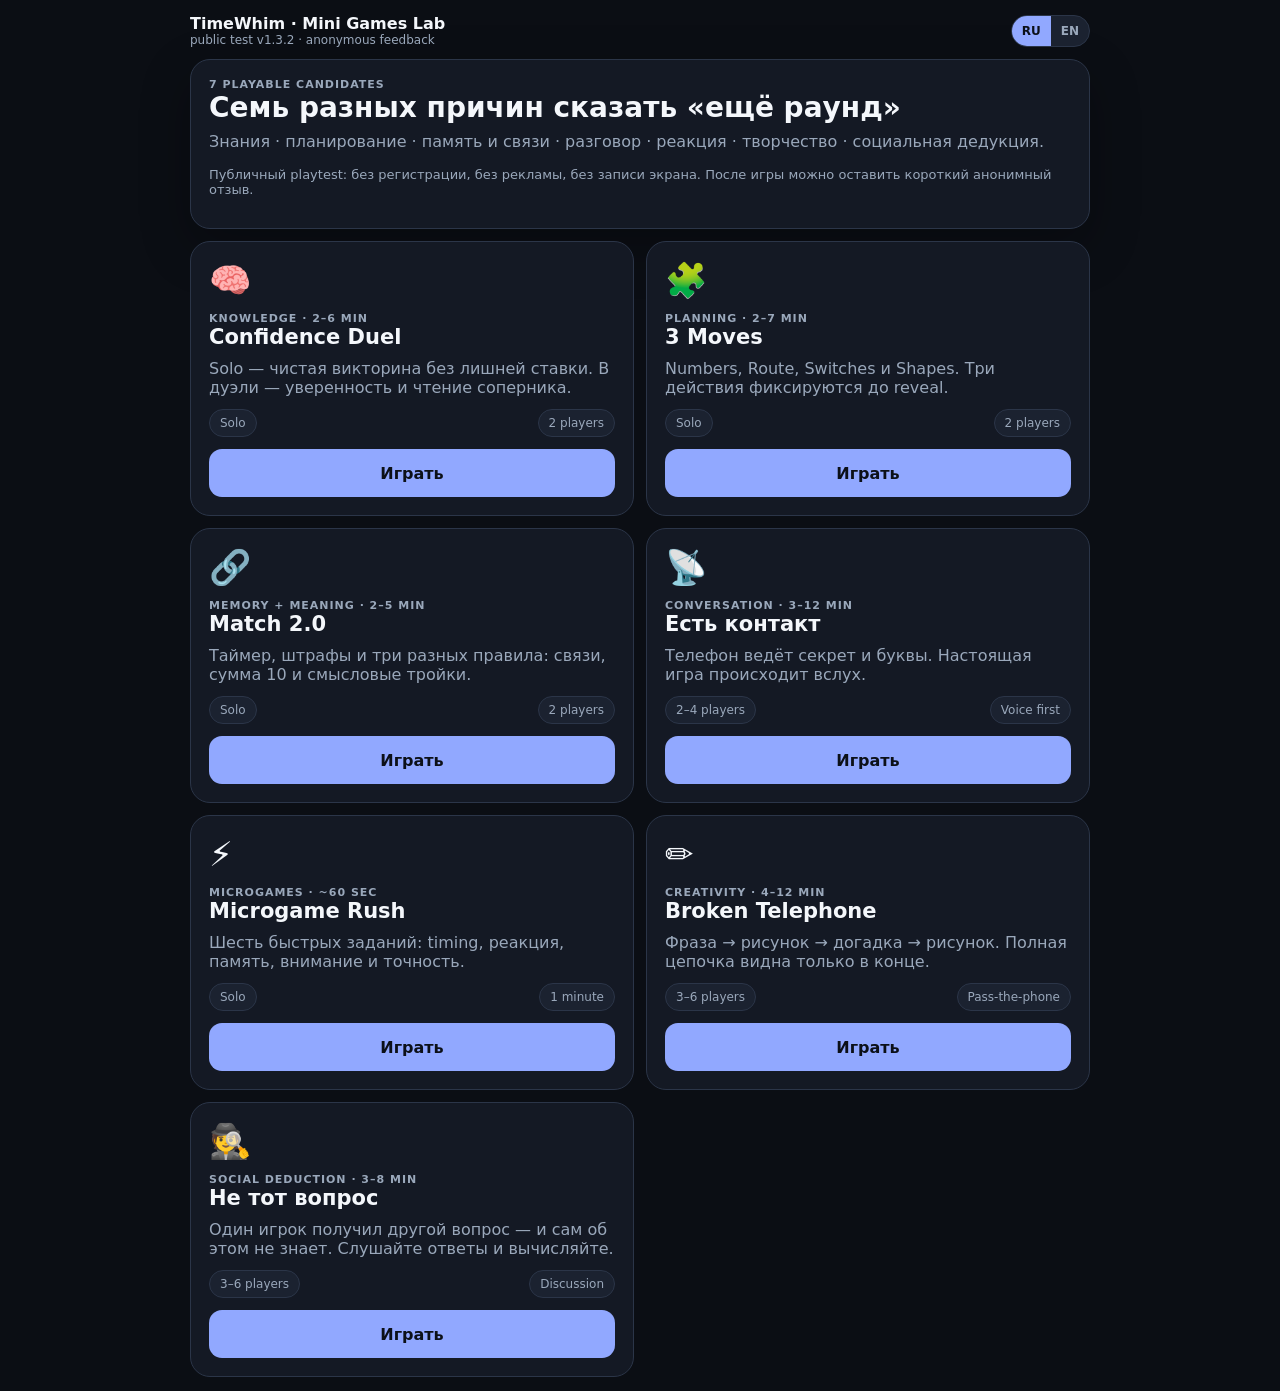
==== commit f363f0b1: "fix: initialize replay handlers without aborting game scripts" ====
--- a/lab/index.html
+++ b/lab/index.html
@@ -44,7 +44,7 @@
 </head>
 <body>
 <div class="app">
-<div class="topbar"><div><div class="brand">TimeWhim · Mini Games Lab</div><div class="version">public test v1.3.1 · anonymous feedback</div></div><div class="topActions"><div class="langSwitch"><a id="langRu" class="active" href="./">RU</a><a id="langEn" href="./en/">EN</a></div><button id="homeBtn" class="secondary hidden" style="width:auto;min-height:40px">← Все игры</button></div></div>
+<div class="topbar"><div><div class="brand">TimeWhim · Mini Games Lab</div><div class="version">public test v1.3.2 · anonymous feedback</div></div><div class="topActions"><div class="langSwitch"><a id="langRu" class="active" href="./">RU</a><a id="langEn" href="./en/">EN</a></div><button id="homeBtn" class="secondary hidden" style="width:auto;min-height:40px">← Все игры</button></div></div>
 
 <section id="home">
 <div class="panel"><div class="kicker">7 playable candidates</div><h1>Семь разных причин сказать «ещё раунд»</h1><p class="muted">Знания · планирование · память и связи · разговор · реакция · творчество · социальная дедукция.</p><p class="muted small">Публичный playtest: без регистрации, без рекламы, без записи экрана. После игры можно оставить короткий анонимный отзыв.</p></div>
@@ -205,7 +205,7 @@
 }
 const TW_ATTR=attribution();
 function phCapture(event,properties){
-  const body={api_key:PH_TOKEN,event:event,properties:Object.assign({distinct_id:anonId(),'$process_person_profile':false,prototype_version:'1.3.1-feedback'},TW_ATTR,properties||{})};
+  const body={api_key:PH_TOKEN,event:event,properties:Object.assign({distinct_id:anonId(),'$process_person_profile':false,prototype_version:'1.3.2-feedback'},TW_ATTR,properties||{})};
   try{return fetch(PH_HOST+'/i/v0/e/',{method:'POST',headers:{'Content-Type':'application/json'},body:JSON.stringify(body),keepalive:true,credentials:'omit'}).catch(()=>{})}catch(e){}
 }
 function analyticsStart(game,props){
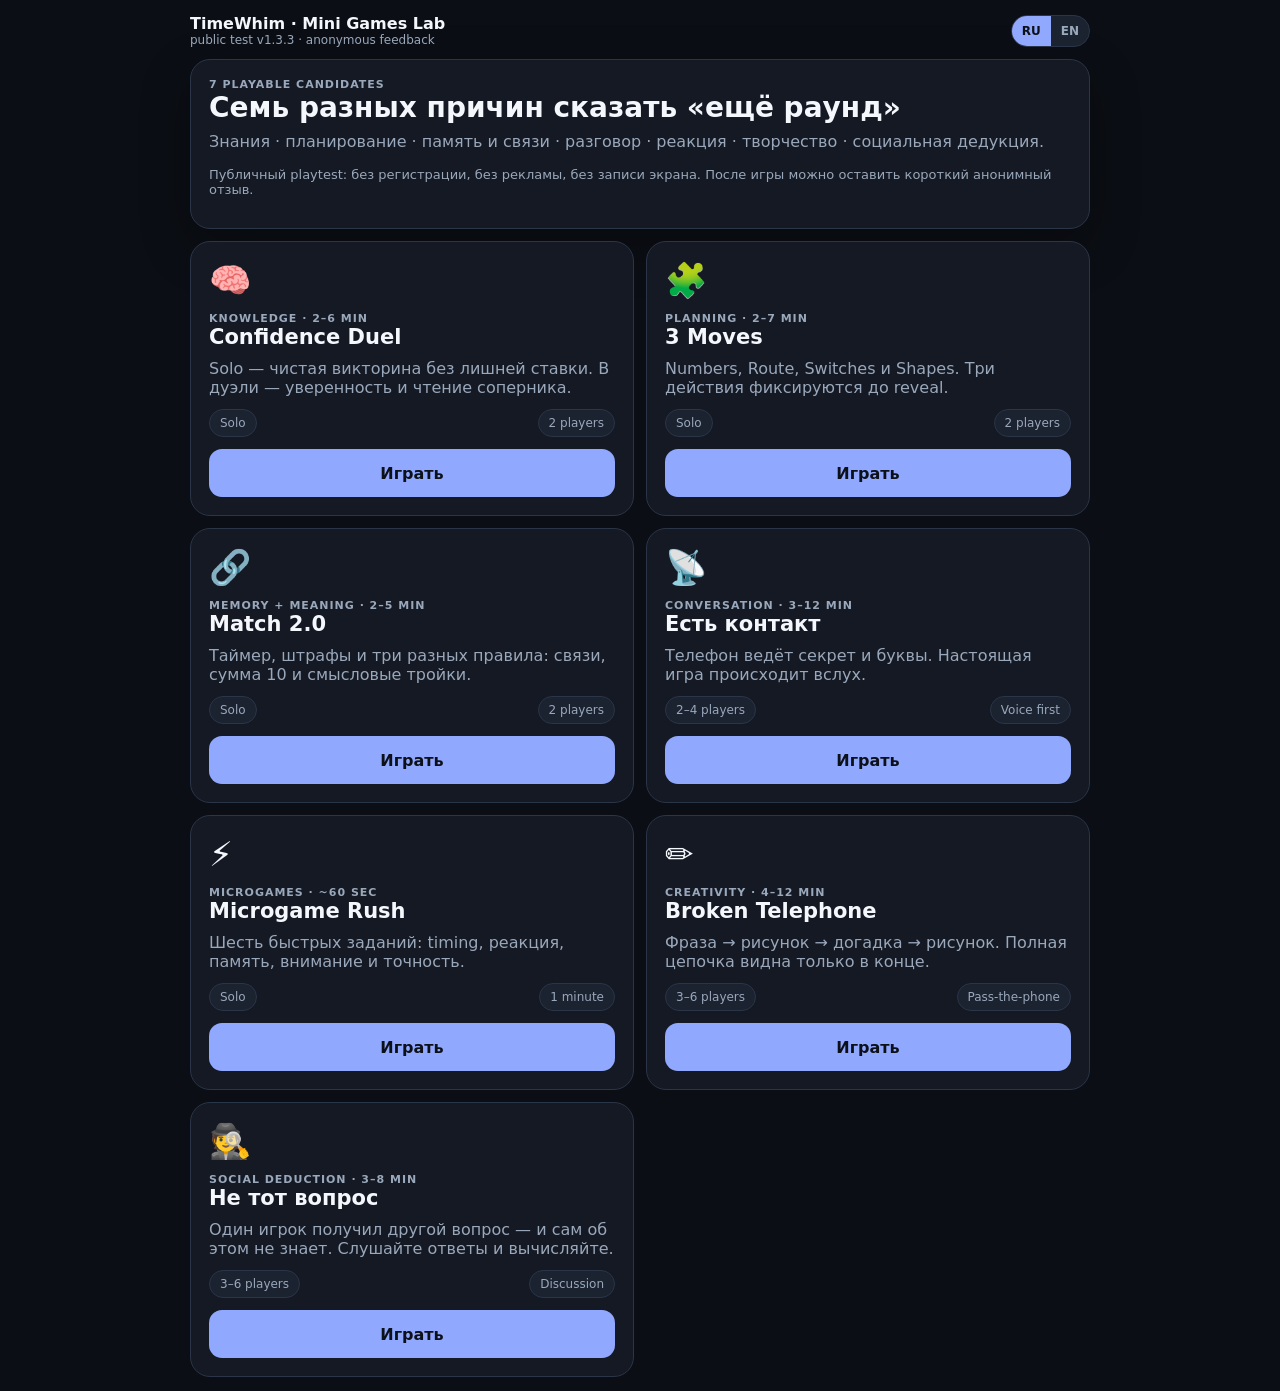
==== commit 4e66b791: "fix: prevent startup crash in replay handler binding" ====
--- a/lab/index.html
+++ b/lab/index.html
@@ -44,7 +44,7 @@
 </head>
 <body>
 <div class="app">
-<div class="topbar"><div><div class="brand">TimeWhim · Mini Games Lab</div><div class="version">public test v1.3.2 · anonymous feedback</div></div><div class="topActions"><div class="langSwitch"><a id="langRu" class="active" href="./">RU</a><a id="langEn" href="./en/">EN</a></div><button id="homeBtn" class="secondary hidden" style="width:auto;min-height:40px">← Все игры</button></div></div>
+<div class="topbar"><div><div class="brand">TimeWhim · Mini Games Lab</div><div class="version">public test v1.3.3 · anonymous feedback</div></div><div class="topActions"><div class="langSwitch"><a id="langRu" class="active" href="./">RU</a><a id="langEn" href="./en/">EN</a></div><button id="homeBtn" class="secondary hidden" style="width:auto;min-height:40px">← Все игры</button></div></div>
 
 <section id="home">
 <div class="panel"><div class="kicker">7 playable candidates</div><h1>Семь разных причин сказать «ещё раунд»</h1><p class="muted">Знания · планирование · память и связи · разговор · реакция · творчество · социальная дедукция.</p><p class="muted small">Публичный playtest: без регистрации, без рекламы, без записи экрана. После игры можно оставить короткий анонимный отзыв.</p></div>
@@ -205,7 +205,7 @@
 }
 const TW_ATTR=attribution();
 function phCapture(event,properties){
-  const body={api_key:PH_TOKEN,event:event,properties:Object.assign({distinct_id:anonId(),'$process_person_profile':false,prototype_version:'1.3.2-feedback'},TW_ATTR,properties||{})};
+  const body={api_key:PH_TOKEN,event:event,properties:Object.assign({distinct_id:anonId(),'$process_person_profile':false,prototype_version:'1.3.3-feedback'},TW_ATTR,properties||{})};
   try{return fetch(PH_HOST+'/i/v0/e/',{method:'POST',headers:{'Content-Type':'application/json'},body:JSON.stringify(body),keepalive:true,credentials:'omit'}).catch(()=>{})}catch(e){}
 }
 function analyticsStart(game,props){
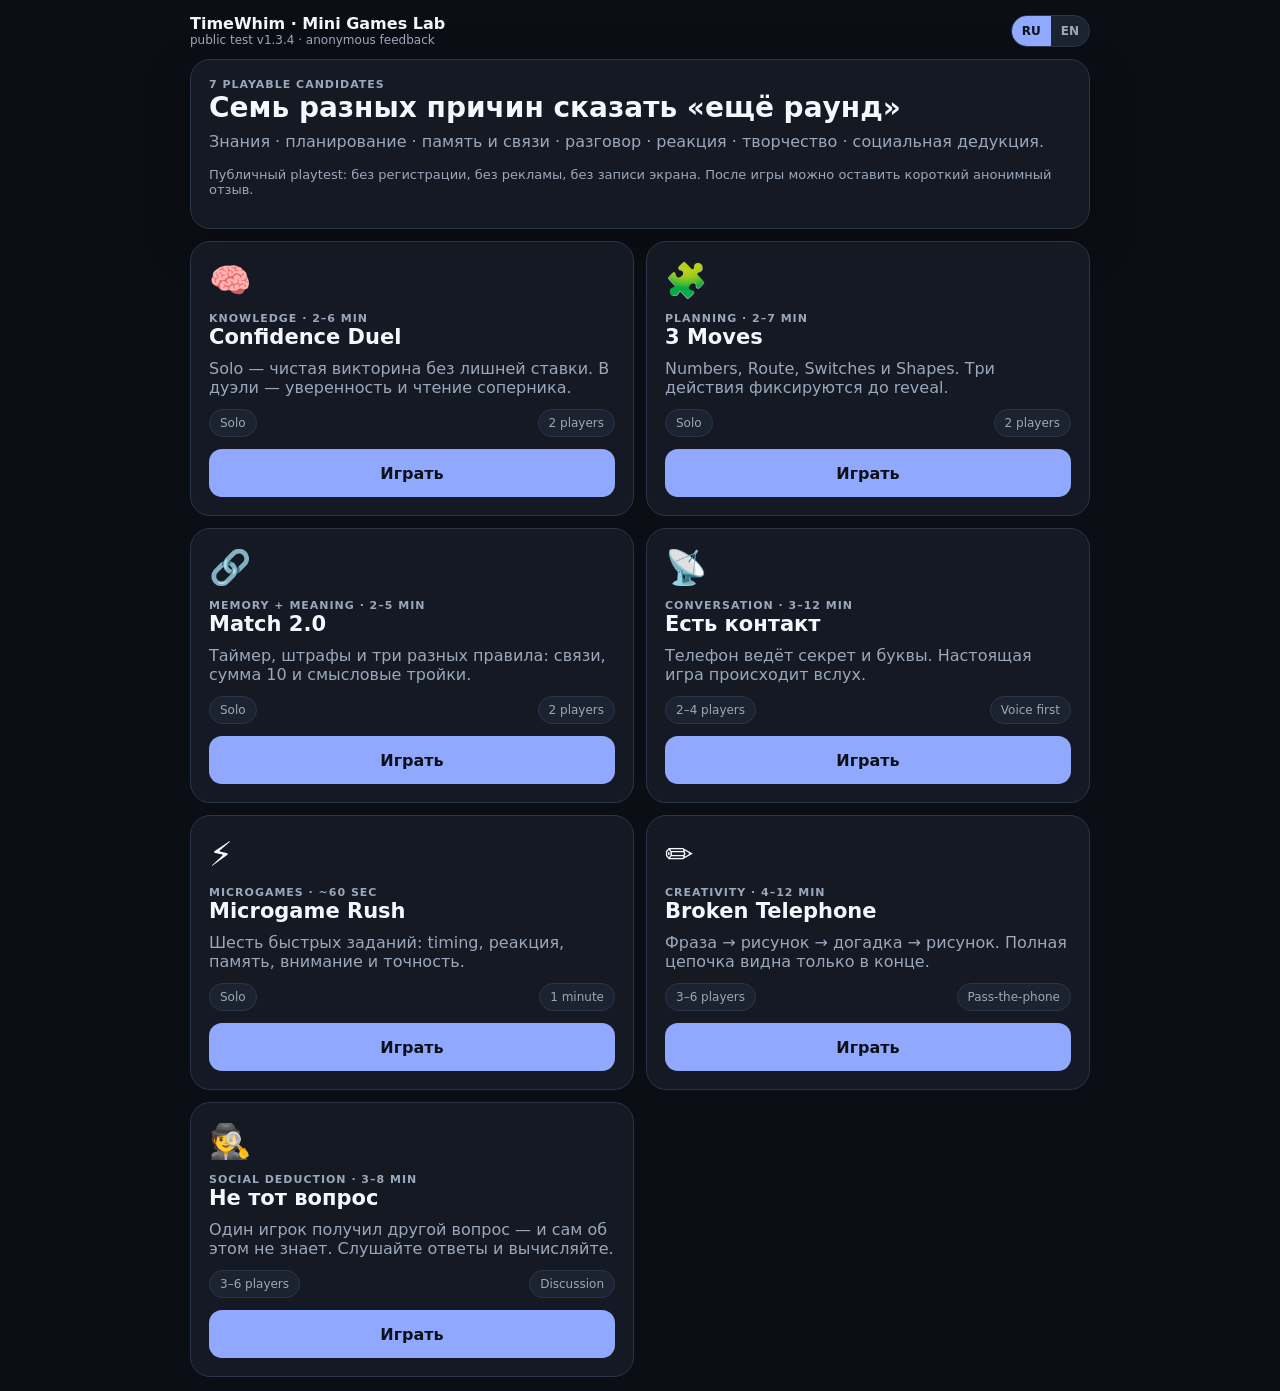
==== commit 65605cc3: "fix: bind replay buttons without crashing lab startup" ====
--- a/lab/index.html
+++ b/lab/index.html
@@ -44,7 +44,7 @@
 </head>
 <body>
 <div class="app">
-<div class="topbar"><div><div class="brand">TimeWhim · Mini Games Lab</div><div class="version">public test v1.3.3 · anonymous feedback</div></div><div class="topActions"><div class="langSwitch"><a id="langRu" class="active" href="./">RU</a><a id="langEn" href="./en/">EN</a></div><button id="homeBtn" class="secondary hidden" style="width:auto;min-height:40px">← Все игры</button></div></div>
+<div class="topbar"><div><div class="brand">TimeWhim · Mini Games Lab</div><div class="version">public test v1.3.4 · anonymous feedback</div></div><div class="topActions"><div class="langSwitch"><a id="langRu" class="active" href="./">RU</a><a id="langEn" href="./en/">EN</a></div><button id="homeBtn" class="secondary hidden" style="width:auto;min-height:40px">← Все игры</button></div></div>
 
 <section id="home">
 <div class="panel"><div class="kicker">7 playable candidates</div><h1>Семь разных причин сказать «ещё раунд»</h1><p class="muted">Знания · планирование · память и связи · разговор · реакция · творчество · социальная дедукция.</p><p class="muted small">Публичный playtest: без регистрации, без рекламы, без записи экрана. После игры можно оставить короткий анонимный отзыв.</p></div>
@@ -205,7 +205,7 @@
 }
 const TW_ATTR=attribution();
 function phCapture(event,properties){
-  const body={api_key:PH_TOKEN,event:event,properties:Object.assign({distinct_id:anonId(),'$process_person_profile':false,prototype_version:'1.3.3-feedback'},TW_ATTR,properties||{})};
+  const body={api_key:PH_TOKEN,event:event,properties:Object.assign({distinct_id:anonId(),'$process_person_profile':false,prototype_version:'1.3.4-feedback'},TW_ATTR,properties||{})};
   try{return fetch(PH_HOST+'/i/v0/e/',{method:'POST',headers:{'Content-Type':'application/json'},body:JSON.stringify(body),keepalive:true,credentials:'omit'}).catch(()=>{})}catch(e){}
 }
 function analyticsStart(game,props){
@@ -269,7 +269,7 @@
 function selectButtons(container,value){container.querySelectorAll('button').forEach(b=>b.classList.toggle('active',b.dataset.v===String(value)))}
 function showGame(id){phCapture('game_opened',{game:id});clearSchedules();$('#home').classList.add('hidden');games.forEach(g=>$('#'+g).classList.add('hidden'));$('#'+id).classList.remove('hidden');$('#homeBtn').classList.remove('hidden');window.scrollTo(0,0)}
 function home(){analyticsAbandon('home');closeFeedback();clearSchedules();games.forEach(g=>$('#'+g).classList.add('hidden'));$('#home').classList.remove('hidden');$('#homeBtn').classList.add('hidden');window.scrollTo(0,0)}
-$$('.launch').forEach(b=>b.onclick=()=>showGame(b.dataset.game));$('#homeBtn').onclick=home;$('.replay').forEach(b=>b.onclick=()=>{phCapture('replay_clicked',{game:b.dataset.game});closeFeedback();resetToSetup(b.dataset.game)});
+$$('.launch').forEach(b=>b.onclick=()=>showGame(b.dataset.game));$('#homeBtn').onclick=home;$$('.replay').forEach(b=>b.onclick=()=>{phCapture('replay_clicked',{game:b.dataset.game});closeFeedback();resetToSetup(b.dataset.game)});
 function resetToSetup(g){clearSchedules();const sec=$('#'+g);[...sec.children].forEach(x=>x.classList.add('hidden'));const setup=sec.querySelector('[id$="Setup"]');if(setup)setup.classList.remove('hidden');window.scrollTo(0,0)}
 
 /* QUIZ */
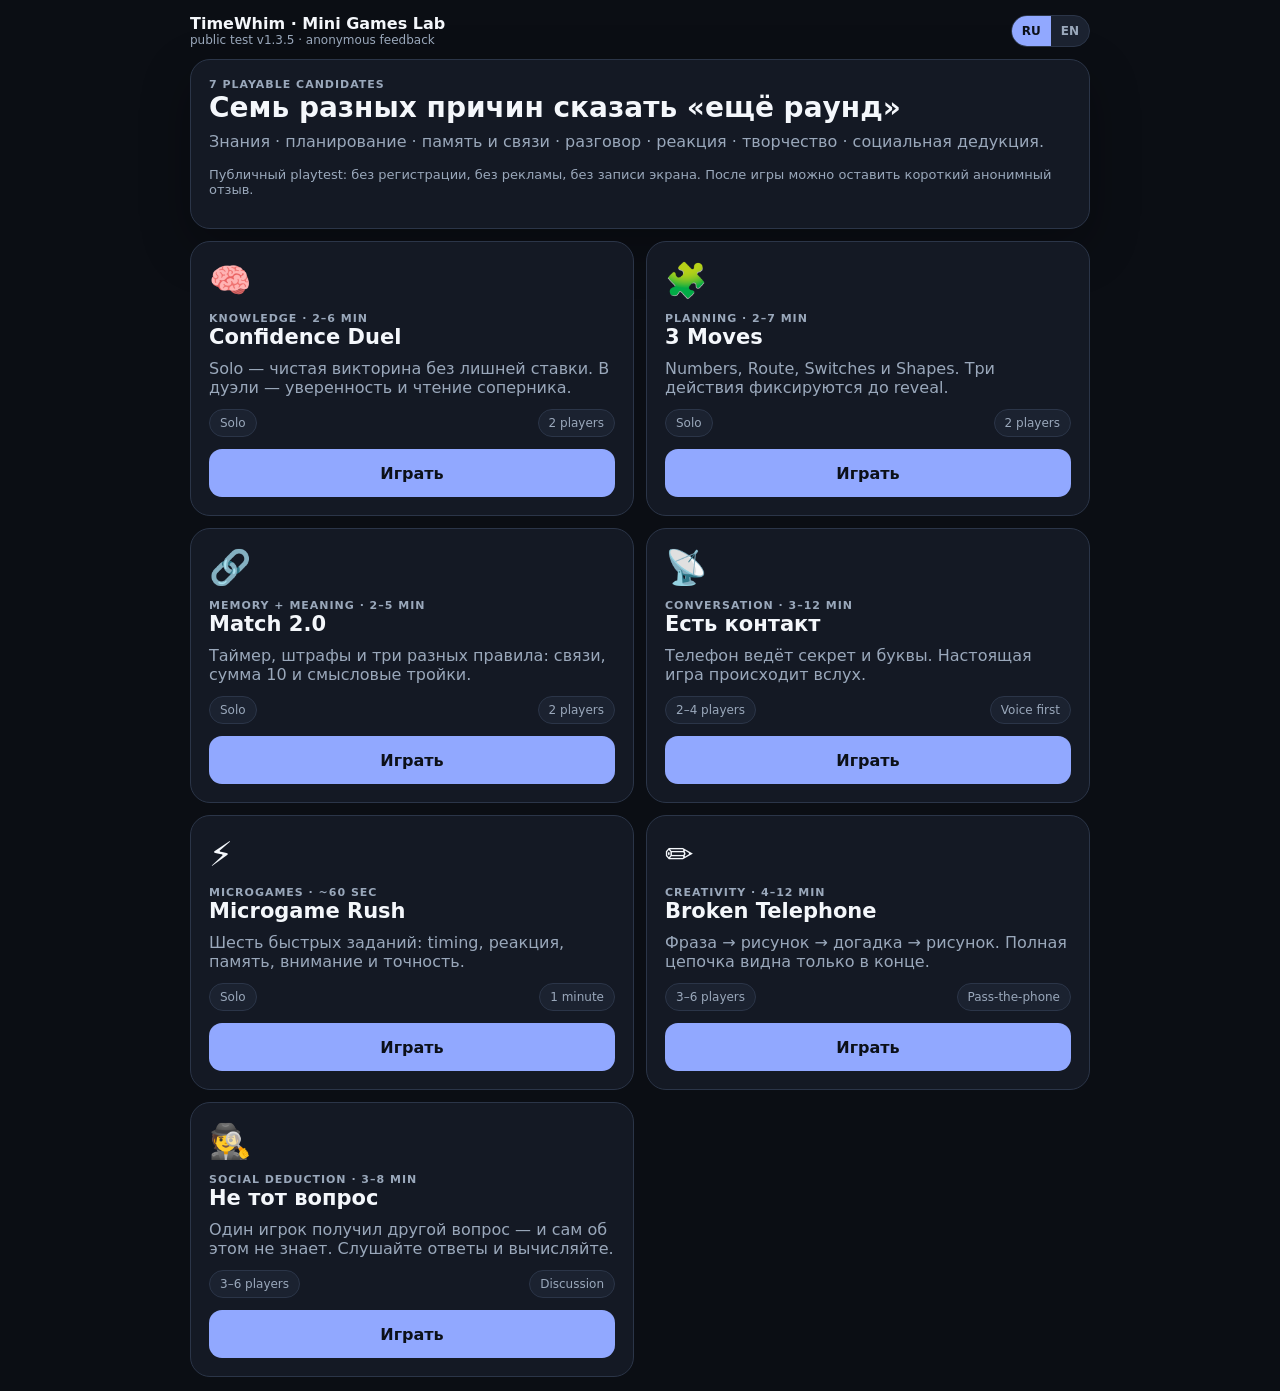
==== commit 5b9a66c6: "fix: make Microgame Rush rule switch deterministic" ====
--- a/lab/index.html
+++ b/lab/index.html
@@ -44,7 +44,7 @@
 </head>
 <body>
 <div class="app">
-<div class="topbar"><div><div class="brand">TimeWhim · Mini Games Lab</div><div class="version">public test v1.3.4 · anonymous feedback</div></div><div class="topActions"><div class="langSwitch"><a id="langRu" class="active" href="./">RU</a><a id="langEn" href="./en/">EN</a></div><button id="homeBtn" class="secondary hidden" style="width:auto;min-height:40px">← Все игры</button></div></div>
+<div class="topbar"><div><div class="brand">TimeWhim · Mini Games Lab</div><div class="version">public test v1.3.5 · anonymous feedback</div></div><div class="topActions"><div class="langSwitch"><a id="langRu" class="active" href="./">RU</a><a id="langEn" href="./en/">EN</a></div><button id="homeBtn" class="secondary hidden" style="width:auto;min-height:40px">← Все игры</button></div></div>
 
 <section id="home">
 <div class="panel"><div class="kicker">7 playable candidates</div><h1>Семь разных причин сказать «ещё раунд»</h1><p class="muted">Знания · планирование · память и связи · разговор · реакция · творчество · социальная дедукция.</p><p class="muted small">Публичный playtest: без регистрации, без рекламы, без записи экрана. После игры можно оставить короткий анонимный отзыв.</p></div>
@@ -205,7 +205,7 @@
 }
 const TW_ATTR=attribution();
 function phCapture(event,properties){
-  const body={api_key:PH_TOKEN,event:event,properties:Object.assign({distinct_id:anonId(),'$process_person_profile':false,prototype_version:'1.3.4-feedback'},TW_ATTR,properties||{})};
+  const body={api_key:PH_TOKEN,event:event,properties:Object.assign({distinct_id:anonId(),'$process_person_profile':false,prototype_version:'1.3.5-feedback'},TW_ATTR,properties||{})};
   try{return fetch(PH_HOST+'/i/v0/e/',{method:'POST',headers:{'Content-Type':'application/json'},body:JSON.stringify(body),keepalive:true,credentials:'omit'}).catch(()=>{})}catch(e){}
 }
 function analyticsStart(game,props){
@@ -393,7 +393,7 @@
  if(type==='reaction'){st.innerHTML='<div class="kicker">Reaction</div><h2>Тапни, когда круг станет зелёным</h2><button id="rReact" class="holdBtn" style="background:#4b5568;text-align:center">ЖДИ</button>';const b=$('#rReact');let ready=false,done=false,start=0;b.onclick=()=>{if(done)return;if(!ready){done=true;rFinishTask(0,'Слишком рано')}else{done=true;const ms=performance.now()-start,pts=ms<260?3:ms<400?2:1;rFinishTask(pts,Math.round(ms)+' мс')}};later(()=>{if(done)return;ready=true;start=performance.now();b.style.background='var(--good)';b.textContent='ТАП!'},1200+Math.random()*1200);later(()=>{if(!done){done=true;rFinishTask(0,'Не успел')}},4200)}
  if(type==='memory'){const pos=Math.floor(Math.random()*9);st.innerHTML='<div class="kicker">Memory</div><h2>Запомни клетку</h2><div id="rMemGrid" class="memoryGrid"></div>';const g=$('#rMemGrid');for(let i=0;i<9;i++){const b=document.createElement('button');b.className='memoryCell';if(i===pos)b.style.background='var(--accent)';b.disabled=true;g.appendChild(b)}later(()=>{[...g.children].forEach((b,i)=>{b.style.background='var(--card2)';b.disabled=false;b.onclick=()=>rFinishTask(i===pos?3:0,i===pos?'Точно':'Мимо')});const h=st.querySelector('h2');h.textContent='Где была точка?'},1300)}
  if(type==='align'){st.innerHTML='<div class="kicker">Precision</div><h2>Останови маркер в центре</h2><div id="rAlignPad" class="microPad"><div class="centerZone"></div><div id="rMarker" class="microMarker"></div></div><button id="rStop" class="primary" style="width:180px">СТОП</button>';let p=0,dir=1;const marker=$('#rMarker'),pad=$('#rAlignPad');const id=every(()=>{p+=dir*2.2;if(p>=98){p=98;dir=-1}if(p<=0){p=0;dir=1}marker.style.left=p+'%'},30);$('#rStop').onclick=()=>{clearInterval(id);intervals.delete(id);const diff=Math.abs(p-50),pts=diff<5?3:diff<12?2:diff<22?1:0;rFinishTask(pts,'Ошибка '+diff.toFixed(0)+'%')}} 
- if(type==='rule'){st.innerHTML='<div class="kicker">Attention</div><h2>Тапни число БОЛЬШЕ 5</h2><div id="rRuleBtns" class="grid g3" style="width:min(100%,520px)"></div><div id="rRuleMsg" class="muted">5 быстрых выборов</div>';let round=0,ok=0;function next(){if(round>=5){rFinishTask(ok>=5?3:ok>=4?2:ok>=3?1:0,ok+'/5');return}const nums=shuffle([2,3,4,6,7,8]).slice(0,3);const box=$('#rRuleBtns');box.innerHTML='';nums.forEach(n=>{const b=document.createElement('button');b.className='primary';b.style.textAlign='center';b.textContent=n;b.onclick=()=>{if(n>5)ok++;round++;if(round===3){st.querySelector('h2').textContent='Теперь тапни число МЕНЬШЕ 5';rState.flip=true}else later(next,120)}});box.dataset.flip=round>=3?'1':'0';if(round>=3)[...box.children].forEach((b,i)=>{const n=Number(b.textContent);b.onclick=()=>{if(n<5)ok++;round++;later(next,120)}})}next()}
+ if(type==='rule'){st.innerHTML='<div class="kicker">Attention</div><h2>Тапни число БОЛЬШЕ 5</h2><div id="rRuleBtns" class="grid g3" style="width:min(100%,520px)"></div><div id="rRuleMsg" class="muted">5 быстрых выборов</div>';let round=0,ok=0;function next(){if(round>=5){rFinishTask(ok>=5?3:ok>=4?2:ok>=3?1:0,ok+'/5');return}const wantLow=round>=3,good=wantLow?[2,3,4]:[6,7,8],bad=wantLow?[6,7,8]:[2,3,4],correct=shuffle(good)[0],nums=shuffle([correct,...shuffle(bad).slice(0,2)]);st.querySelector('h2').textContent=wantLow?'Теперь тапни число МЕНЬШЕ 5':'Тапни число БОЛЬШЕ 5';const box=$('#rRuleBtns');box.innerHTML='';nums.forEach(n=>{const b=document.createElement('button');b.className='primary';b.style.textAlign='center';b.textContent=n;b.onclick=()=>{if((wantLow&&n<5)||(!wantLow&&n>5))ok++;round++;later(next,120)};box.appendChild(b)});box.dataset.flip=wantLow?'1':'0'}next()}
  if(type==='precision'){st.innerHTML='<div class="kicker">Dexterity</div><h2>Поймай цель 3 раза</h2><div id="rPad" class="microPad"><button id="rDot" class="microDot">1</button></div><div id="rPrecMsg" class="muted"></div>';let hits=0;const pad=$('#rPad'),dot=$('#rDot');function move(){dot.style.left=(12+Math.random()*76)+'%';dot.style.top=(16+Math.random()*68)+'%';dot.textContent=hits+1}dot.onclick=e=>{e.stopPropagation();hits++;if(hits>=3)rFinishTask(3,'3/3');else move()};pad.onclick=()=>{$('#rPrecMsg').textContent='Мимо';};move();later(()=>{if(hits<3)rFinishTask(hits,hits+'/3')},7000)}
 }
 function rFinish(){analyticsComplete('rush',{score:rScore,max_score:18});$('#rushGame').classList.add('hidden');$('#rushEnd').classList.remove('hidden');$('#rTitle').textContent=rScore>=14?'Сильный Rush':rScore>=9?'Неплохо':'Есть куда разогнаться';$('#rFinalScore').textContent=`${rScore}/18`;$('#rSummary').innerHTML='<div class="statGrid">'+rResults.map((x,i)=>`<div class="stat"><strong>${x.points}</strong><span class="muted small">${i+1}. ${x.label}</span></div>`).join('')+'</div>'}
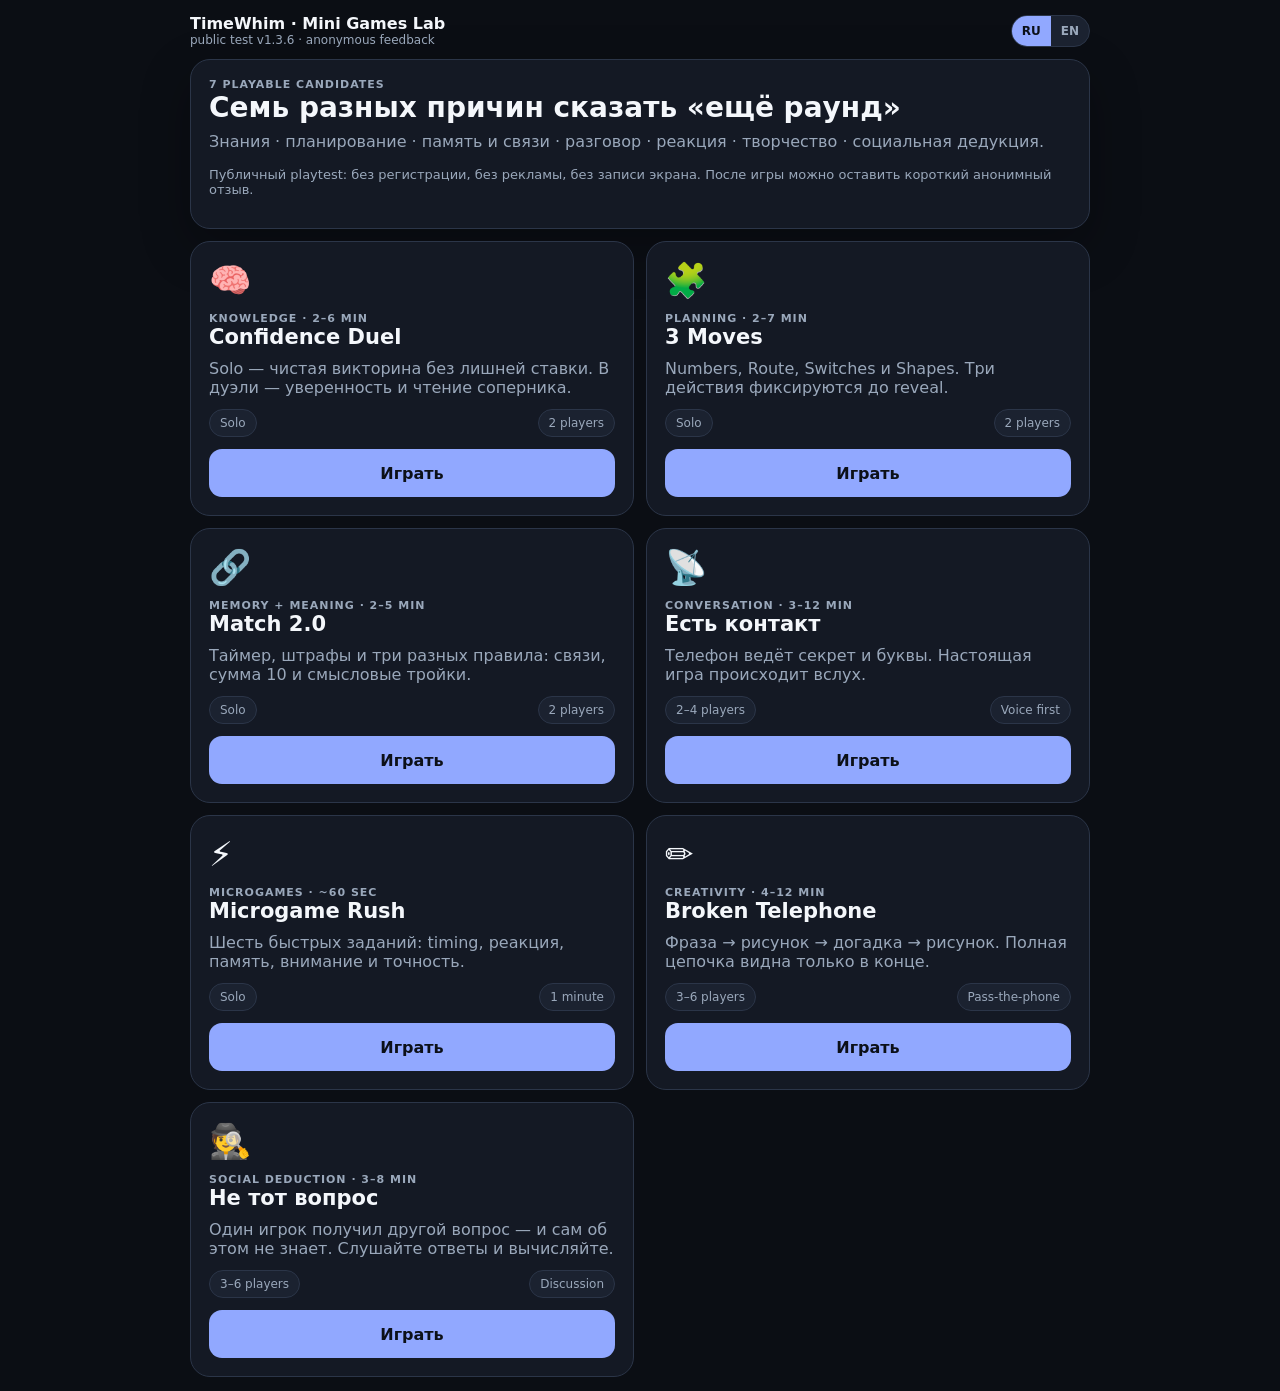
==== commit 1480921c: "fix: send TimeWhim analytics to EU PostHog ingest" ====
--- a/lab/index.html
+++ b/lab/index.html
@@ -44,7 +44,7 @@
 </head>
 <body>
 <div class="app">
-<div class="topbar"><div><div class="brand">TimeWhim · Mini Games Lab</div><div class="version">public test v1.3.5 · anonymous feedback</div></div><div class="topActions"><div class="langSwitch"><a id="langRu" class="active" href="./">RU</a><a id="langEn" href="./en/">EN</a></div><button id="homeBtn" class="secondary hidden" style="width:auto;min-height:40px">← Все игры</button></div></div>
+<div class="topbar"><div><div class="brand">TimeWhim · Mini Games Lab</div><div class="version">public test v1.3.6 · anonymous feedback</div></div><div class="topActions"><div class="langSwitch"><a id="langRu" class="active" href="./">RU</a><a id="langEn" href="./en/">EN</a></div><button id="homeBtn" class="secondary hidden" style="width:auto;min-height:40px">← Все игры</button></div></div>
 
 <section id="home">
 <div class="panel"><div class="kicker">7 playable candidates</div><h1>Семь разных причин сказать «ещё раунд»</h1><p class="muted">Знания · планирование · память и связи · разговор · реакция · творчество · социальная дедукция.</p><p class="muted small">Публичный playtest: без регистрации, без рекламы, без записи экрана. После игры можно оставить короткий анонимный отзыв.</p></div>
@@ -174,7 +174,7 @@
 const games=['quiz','moves','match','contact','rush','telephone','wrong'];
 
 const PH_TOKEN='phc_pw7bhR56gQyPRYrs42S5xxtvMpn98aEFPqbZvzFeYuGw';
-const PH_HOST='https://us.i.posthog.com';
+const PH_HOST='https://eu.i.posthog.com';
 let analyticsGame=null,analyticsStartedAt=0,analyticsCompleted=false,feedbackGame=null;
 let feedbackState={clarity:null,interest:null,replay:null};
 function anonId(){
@@ -205,7 +205,7 @@
 }
 const TW_ATTR=attribution();
 function phCapture(event,properties){
-  const body={api_key:PH_TOKEN,event:event,properties:Object.assign({distinct_id:anonId(),'$process_person_profile':false,prototype_version:'1.3.5-feedback'},TW_ATTR,properties||{})};
+  const body={api_key:PH_TOKEN,event:event,properties:Object.assign({distinct_id:anonId(),'$process_person_profile':false,prototype_version:'1.3.6-feedback'},TW_ATTR,properties||{})};
   try{return fetch(PH_HOST+'/i/v0/e/',{method:'POST',headers:{'Content-Type':'application/json'},body:JSON.stringify(body),keepalive:true,credentials:'omit'}).catch(()=>{})}catch(e){}
 }
 function analyticsStart(game,props){
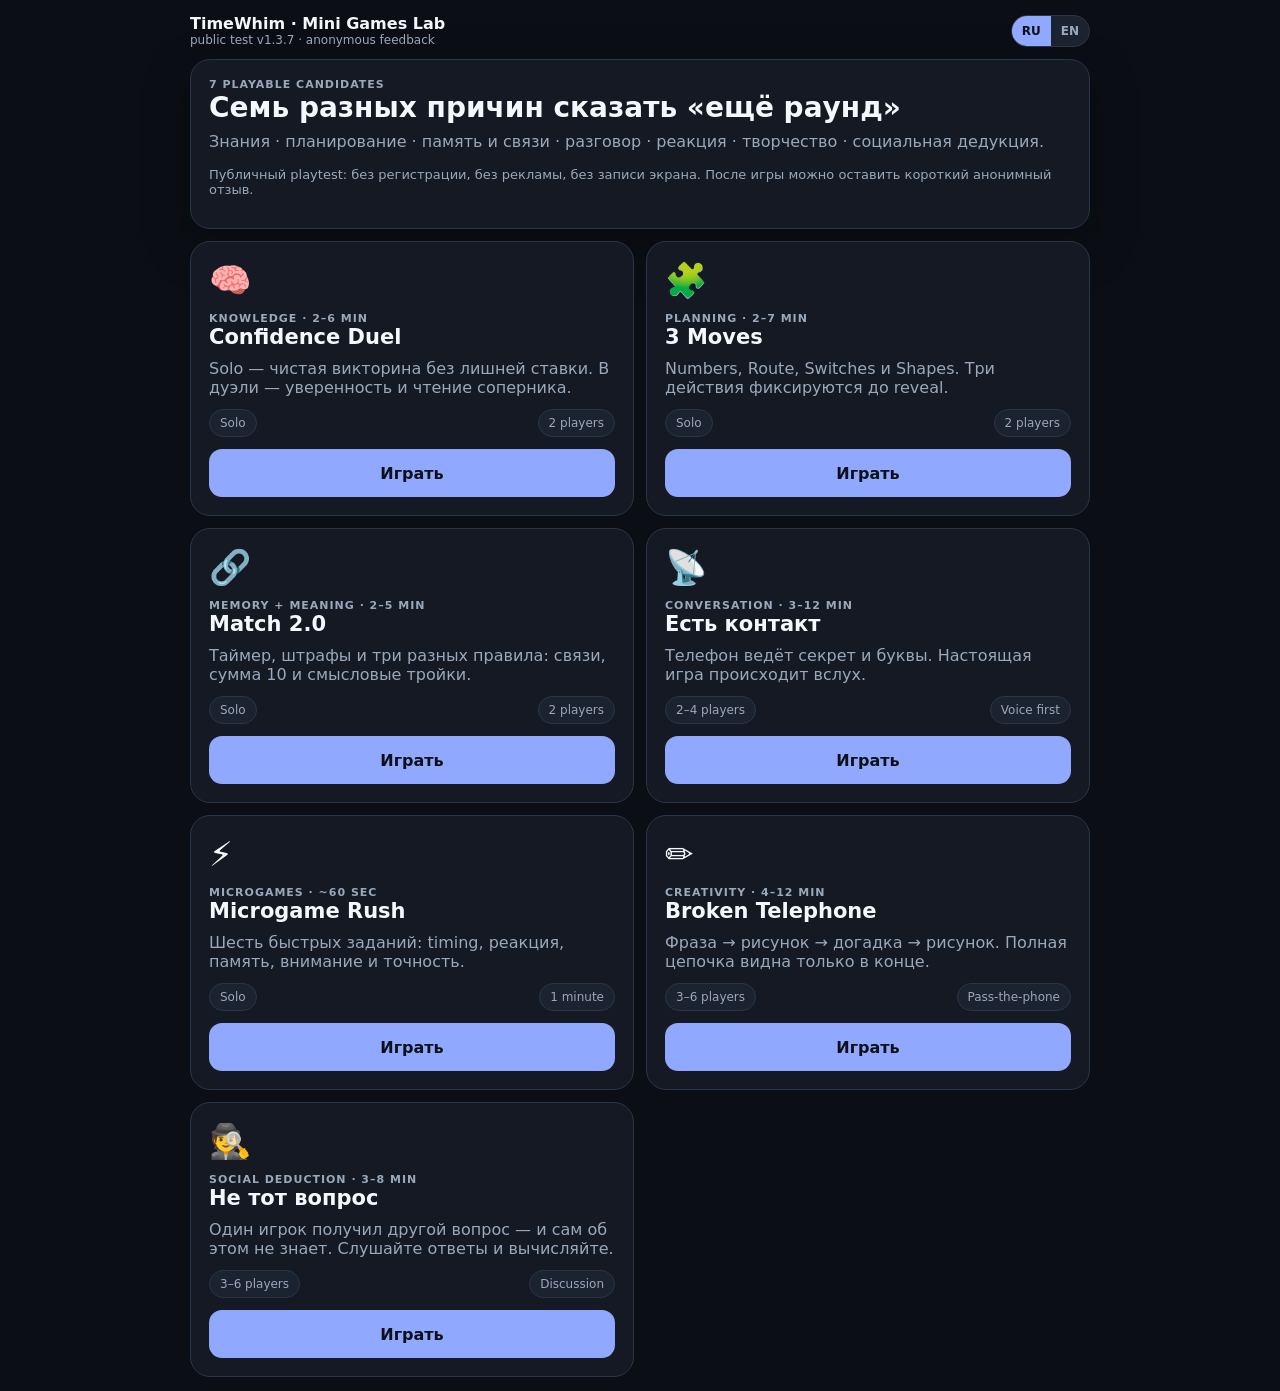
==== commit fd743dae: "fix: send PostHog distinct_id at top level" ====
--- a/lab/index.html
+++ b/lab/index.html
@@ -44,7 +44,7 @@
 </head>
 <body>
 <div class="app">
-<div class="topbar"><div><div class="brand">TimeWhim · Mini Games Lab</div><div class="version">public test v1.3.6 · anonymous feedback</div></div><div class="topActions"><div class="langSwitch"><a id="langRu" class="active" href="./">RU</a><a id="langEn" href="./en/">EN</a></div><button id="homeBtn" class="secondary hidden" style="width:auto;min-height:40px">← Все игры</button></div></div>
+<div class="topbar"><div><div class="brand">TimeWhim · Mini Games Lab</div><div class="version">public test v1.3.7 · anonymous feedback</div></div><div class="topActions"><div class="langSwitch"><a id="langRu" class="active" href="./">RU</a><a id="langEn" href="./en/">EN</a></div><button id="homeBtn" class="secondary hidden" style="width:auto;min-height:40px">← Все игры</button></div></div>
 
 <section id="home">
 <div class="panel"><div class="kicker">7 playable candidates</div><h1>Семь разных причин сказать «ещё раунд»</h1><p class="muted">Знания · планирование · память и связи · разговор · реакция · творчество · социальная дедукция.</p><p class="muted small">Публичный playtest: без регистрации, без рекламы, без записи экрана. После игры можно оставить короткий анонимный отзыв.</p></div>
@@ -205,7 +205,7 @@
 }
 const TW_ATTR=attribution();
 function phCapture(event,properties){
-  const body={api_key:PH_TOKEN,event:event,properties:Object.assign({distinct_id:anonId(),'$process_person_profile':false,prototype_version:'1.3.6-feedback'},TW_ATTR,properties||{})};
+  const body={api_key:PH_TOKEN,event:event,distinct_id:anonId(),properties:Object.assign({'$process_person_profile':false,prototype_version:'1.3.7-feedback'},TW_ATTR,properties||{})};
   try{return fetch(PH_HOST+'/i/v0/e/',{method:'POST',headers:{'Content-Type':'application/json'},body:JSON.stringify(body),keepalive:true,credentials:'omit'}).catch(()=>{})}catch(e){}
 }
 function analyticsStart(game,props){
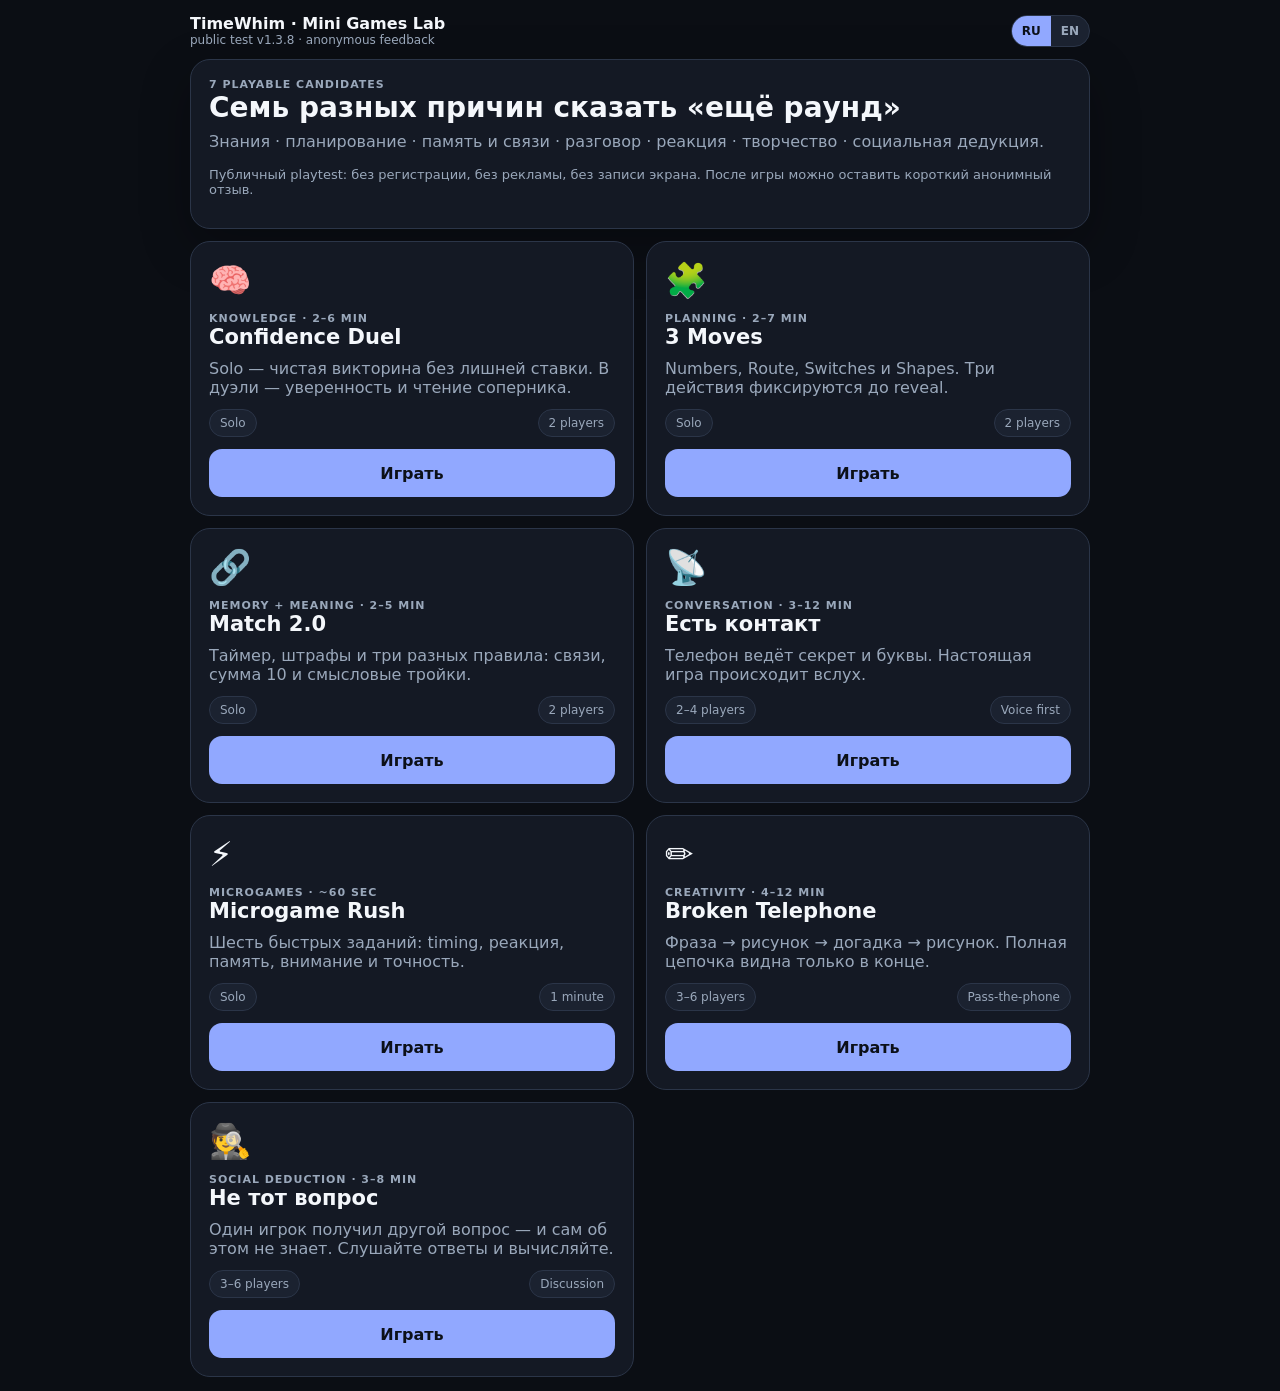
==== commit 8bc6f198: "fix: route analytics through first-party capture proxy" ====
--- a/lab/index.html
+++ b/lab/index.html
@@ -44,7 +44,7 @@
 </head>
 <body>
 <div class="app">
-<div class="topbar"><div><div class="brand">TimeWhim · Mini Games Lab</div><div class="version">public test v1.3.7 · anonymous feedback</div></div><div class="topActions"><div class="langSwitch"><a id="langRu" class="active" href="./">RU</a><a id="langEn" href="./en/">EN</a></div><button id="homeBtn" class="secondary hidden" style="width:auto;min-height:40px">← Все игры</button></div></div>
+<div class="topbar"><div><div class="brand">TimeWhim · Mini Games Lab</div><div class="version">public test v1.3.8 · anonymous feedback</div></div><div class="topActions"><div class="langSwitch"><a id="langRu" class="active" href="./">RU</a><a id="langEn" href="./en/">EN</a></div><button id="homeBtn" class="secondary hidden" style="width:auto;min-height:40px">← Все игры</button></div></div>
 
 <section id="home">
 <div class="panel"><div class="kicker">7 playable candidates</div><h1>Семь разных причин сказать «ещё раунд»</h1><p class="muted">Знания · планирование · память и связи · разговор · реакция · творчество · социальная дедукция.</p><p class="muted small">Публичный playtest: без регистрации, без рекламы, без записи экрана. После игры можно оставить короткий анонимный отзыв.</p></div>
@@ -205,8 +205,9 @@
 }
 const TW_ATTR=attribution();
 function phCapture(event,properties){
-  const body={api_key:PH_TOKEN,event:event,distinct_id:anonId(),properties:Object.assign({'$process_person_profile':false,prototype_version:'1.3.7-feedback'},TW_ATTR,properties||{})};
-  try{return fetch(PH_HOST+'/i/v0/e/',{method:'POST',headers:{'Content-Type':'application/json'},body:JSON.stringify(body),keepalive:true,credentials:'omit'}).catch(()=>{})}catch(e){}
+  const payload={event:event,distinct_id:anonId(),properties:Object.assign({'$process_person_profile':false,prototype_version:'1.3.8-feedback'},TW_ATTR,properties||{})};
+  const direct=()=>fetch(PH_HOST+'/i/v0/e/',{method:'POST',headers:{'Content-Type':'application/json'},body:JSON.stringify({api_key:PH_TOKEN,...payload}),keepalive:true,credentials:'omit'}).catch(()=>{});
+  try{return fetch('/api/capture',{method:'POST',headers:{'Content-Type':'application/json'},body:JSON.stringify(payload),keepalive:true,credentials:'same-origin'}).then(r=>{if(!r.ok)return direct()}).catch(direct)}catch(e){return direct()}
 }
 function analyticsStart(game,props){
   analyticsGame=game;analyticsStartedAt=Date.now();analyticsCompleted=false;
